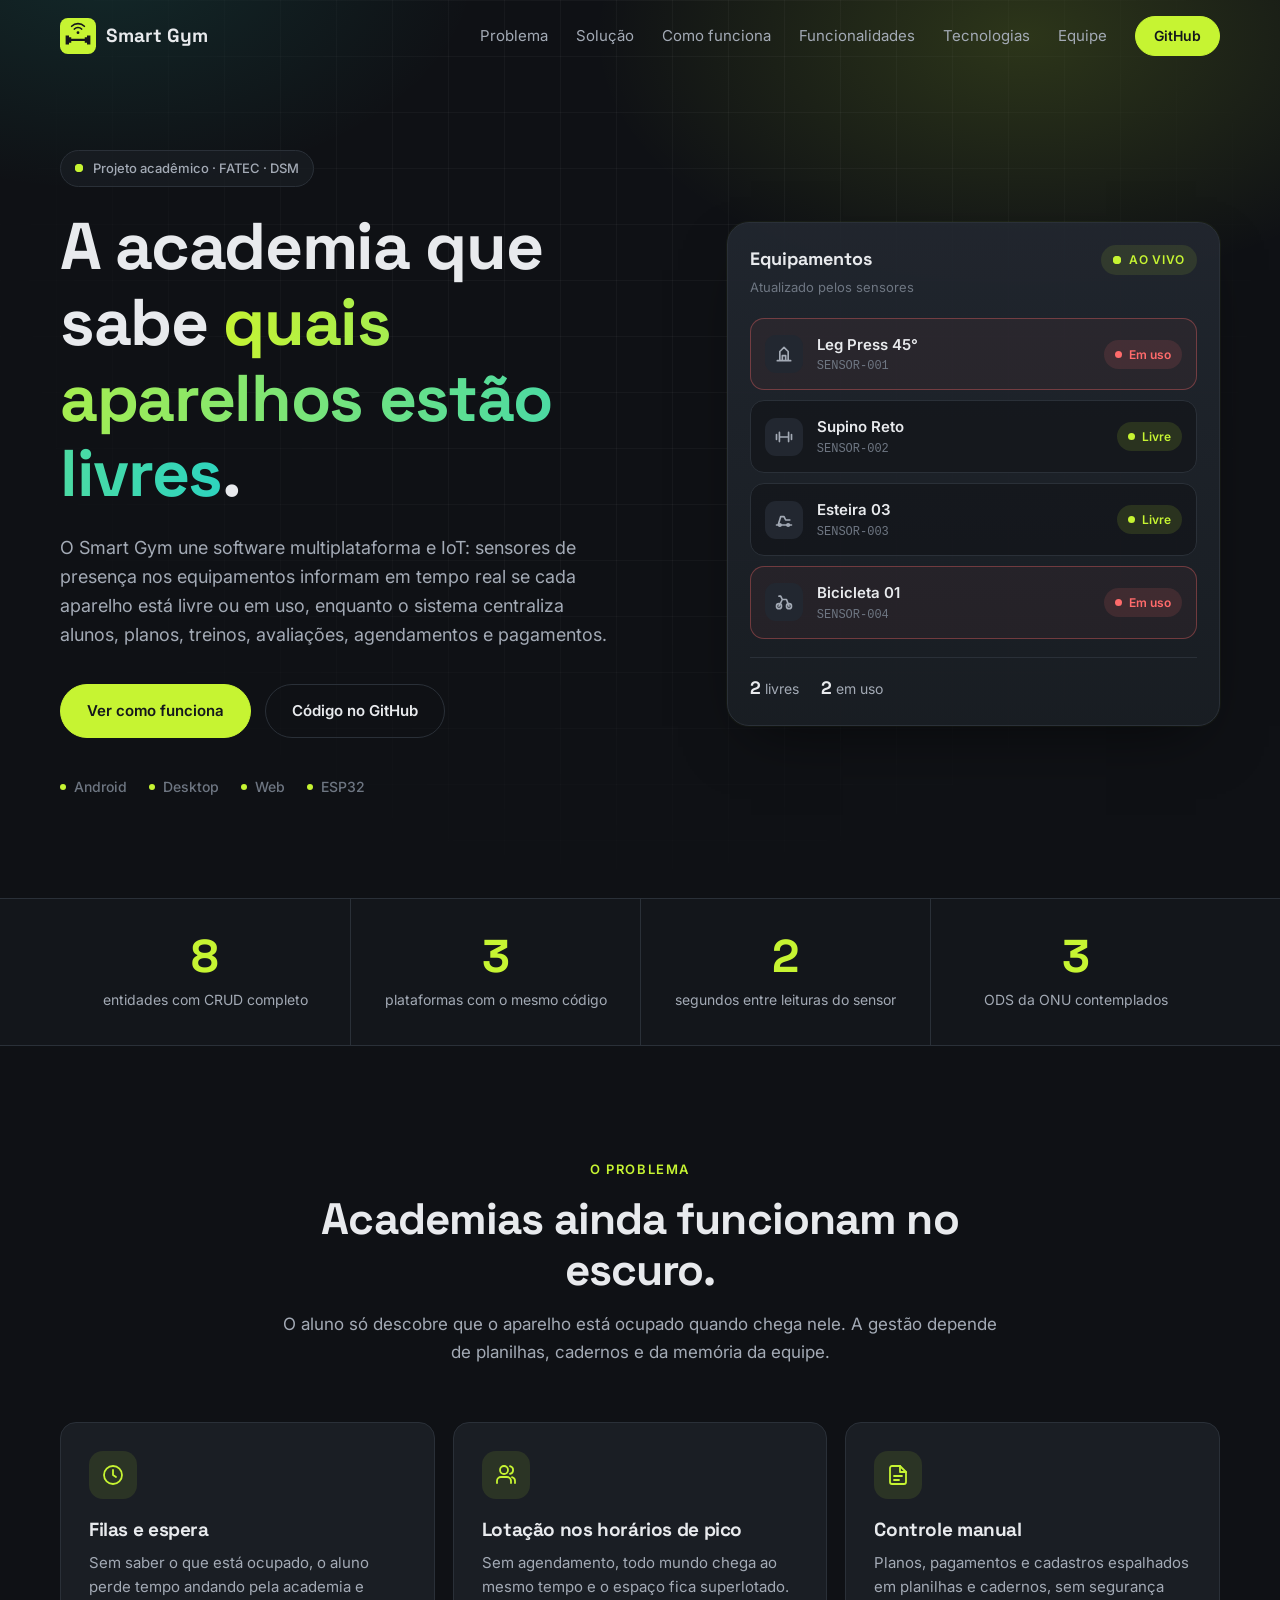
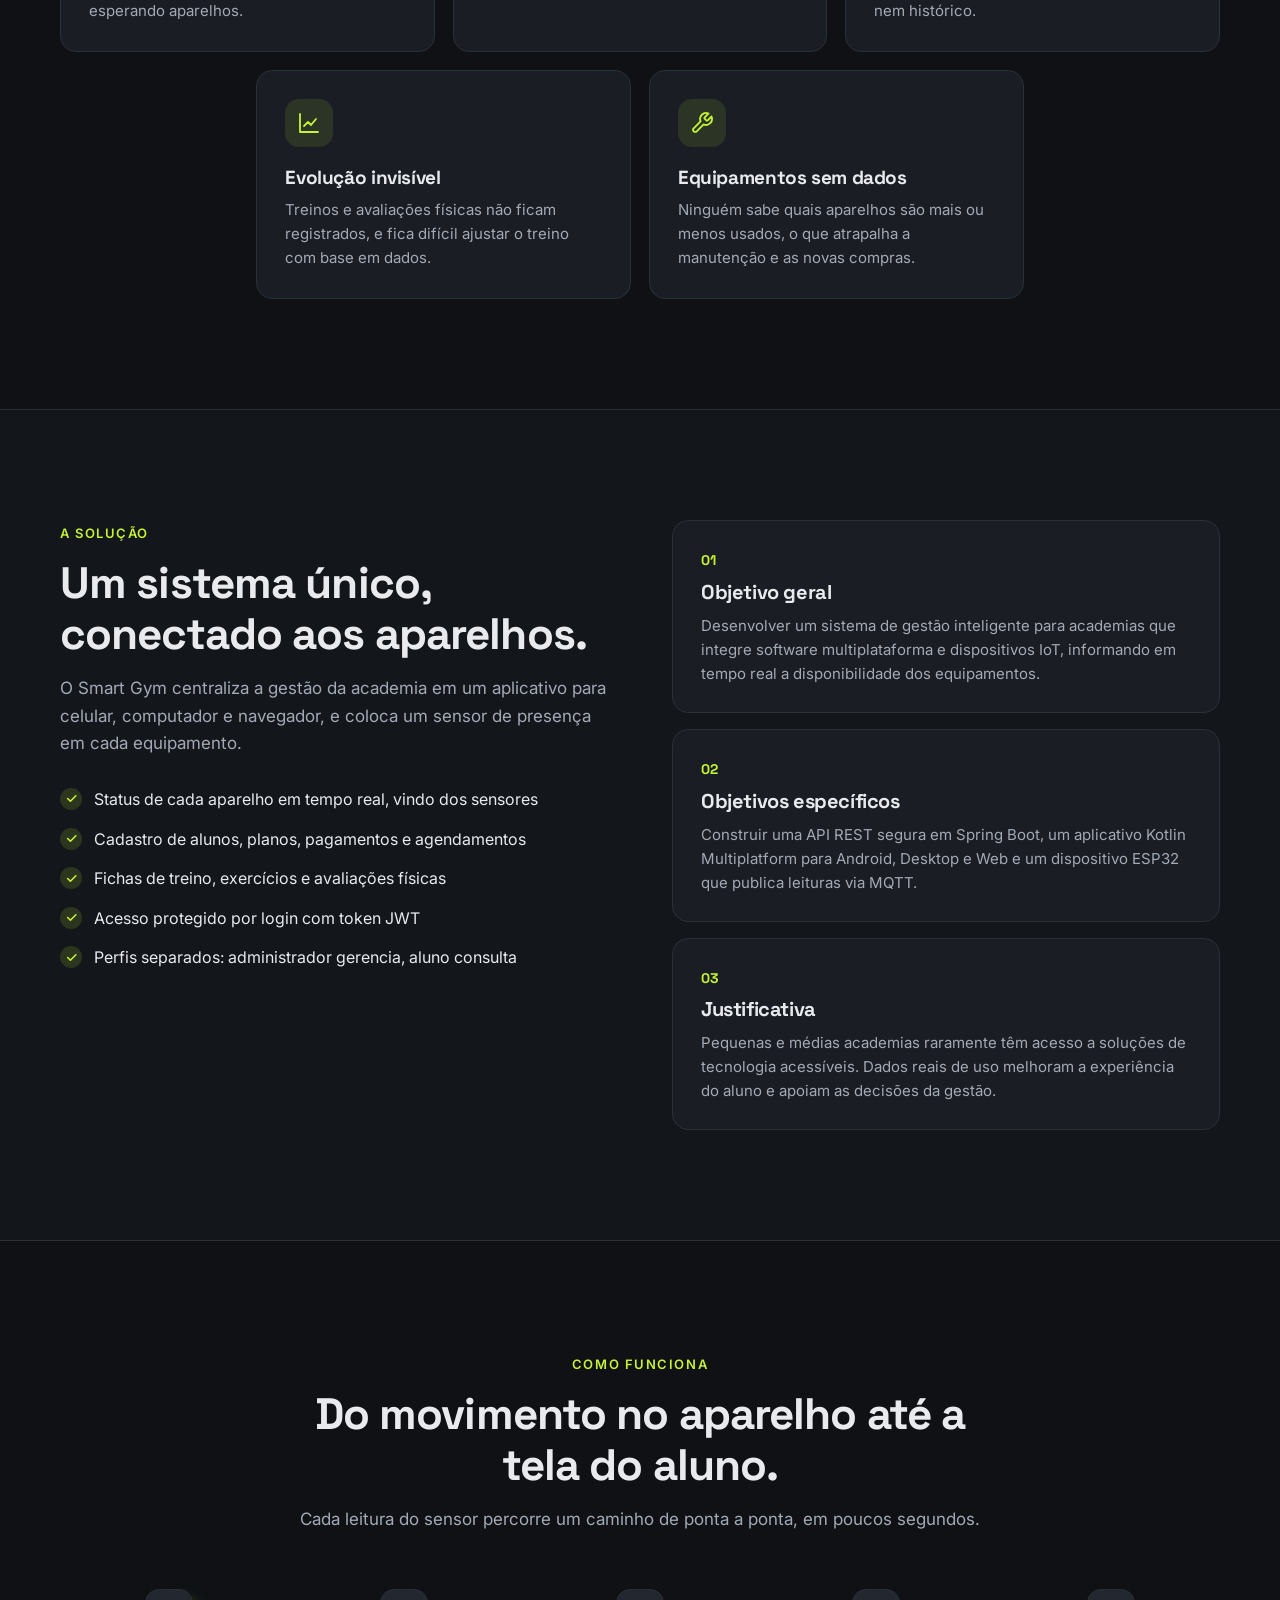
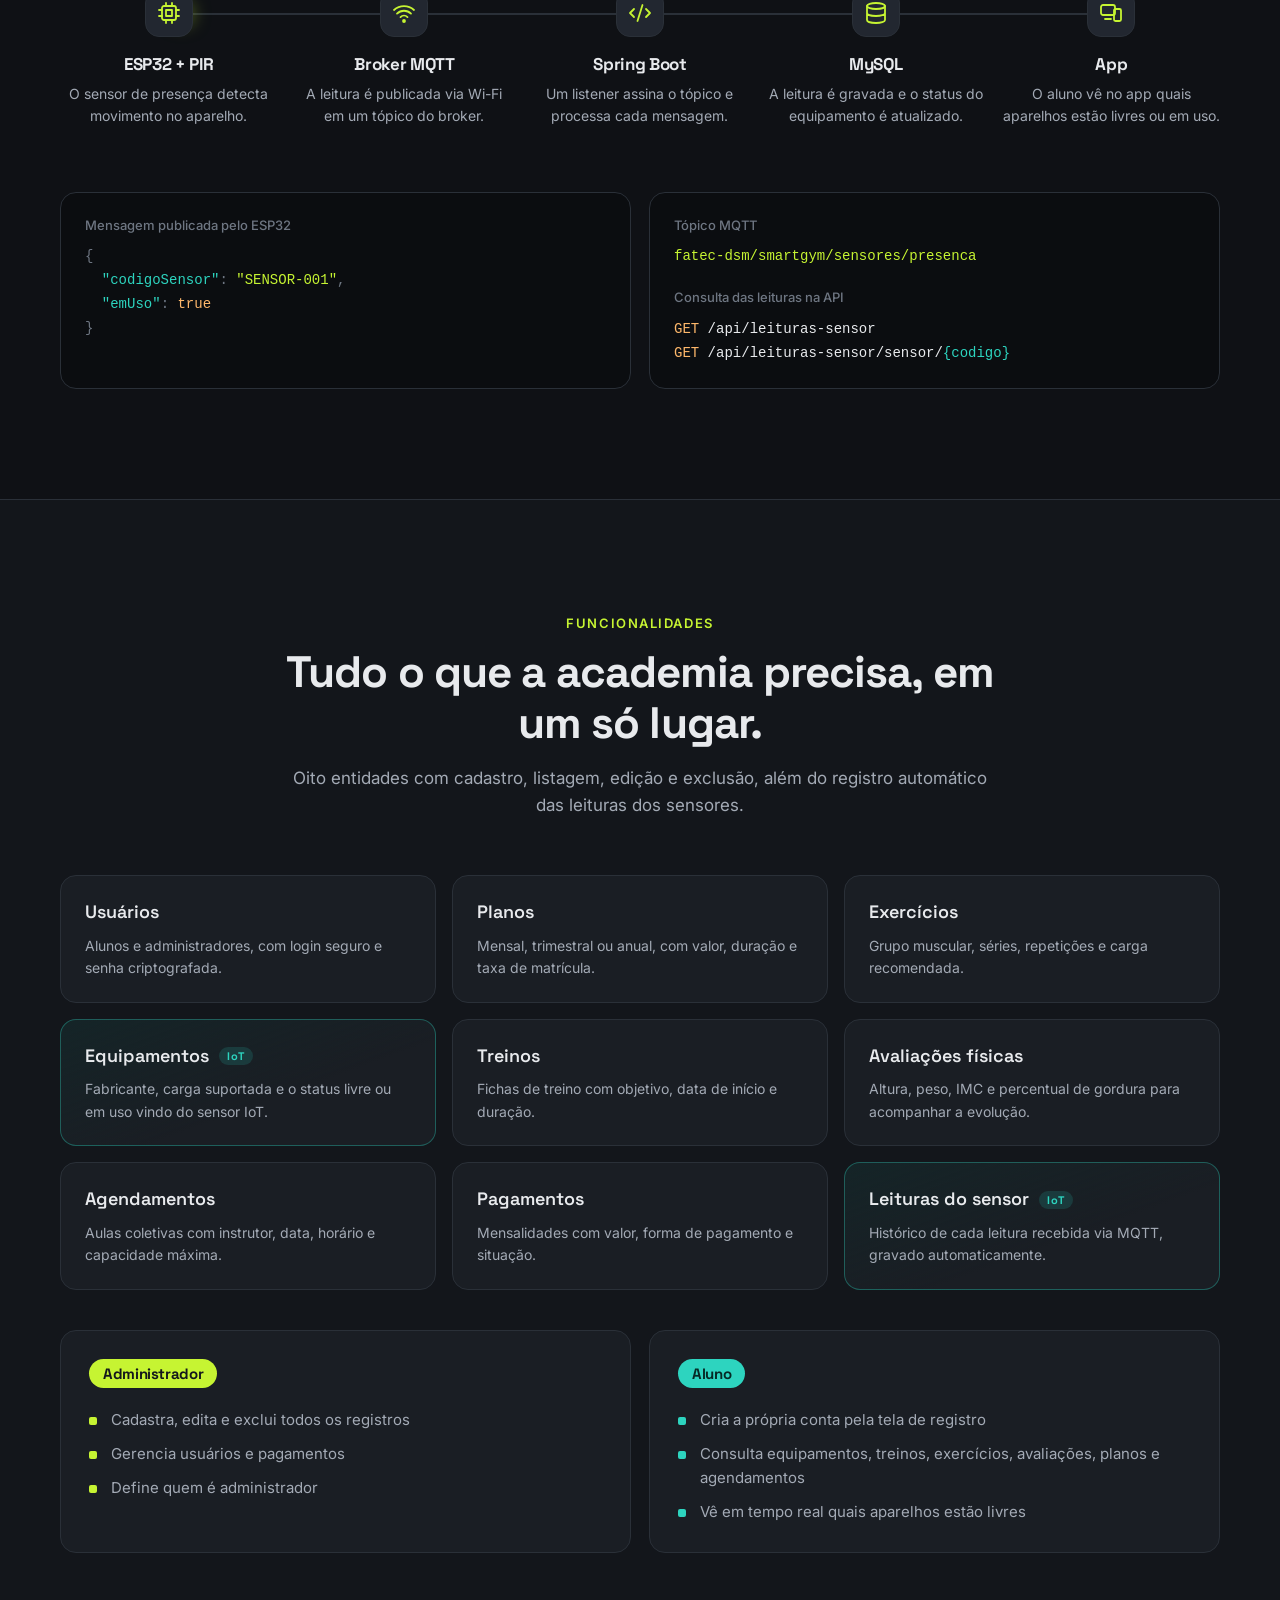
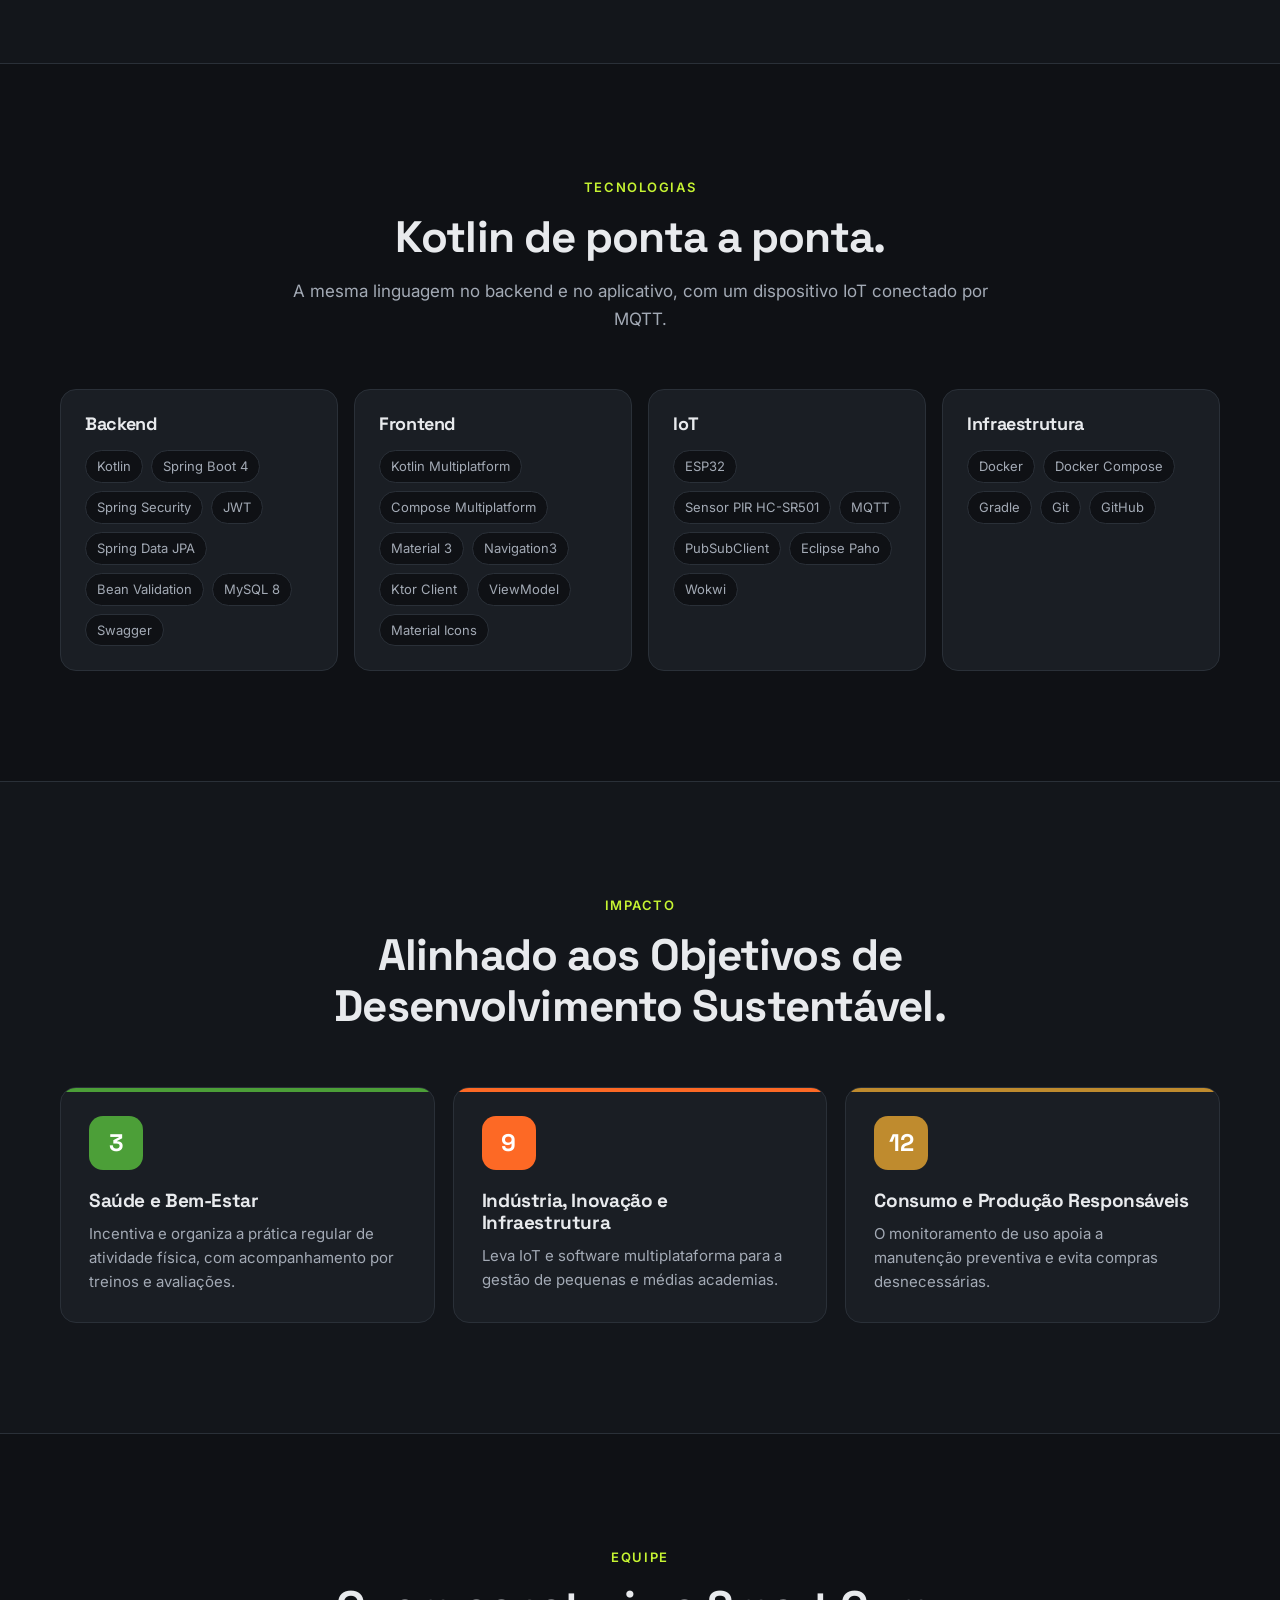
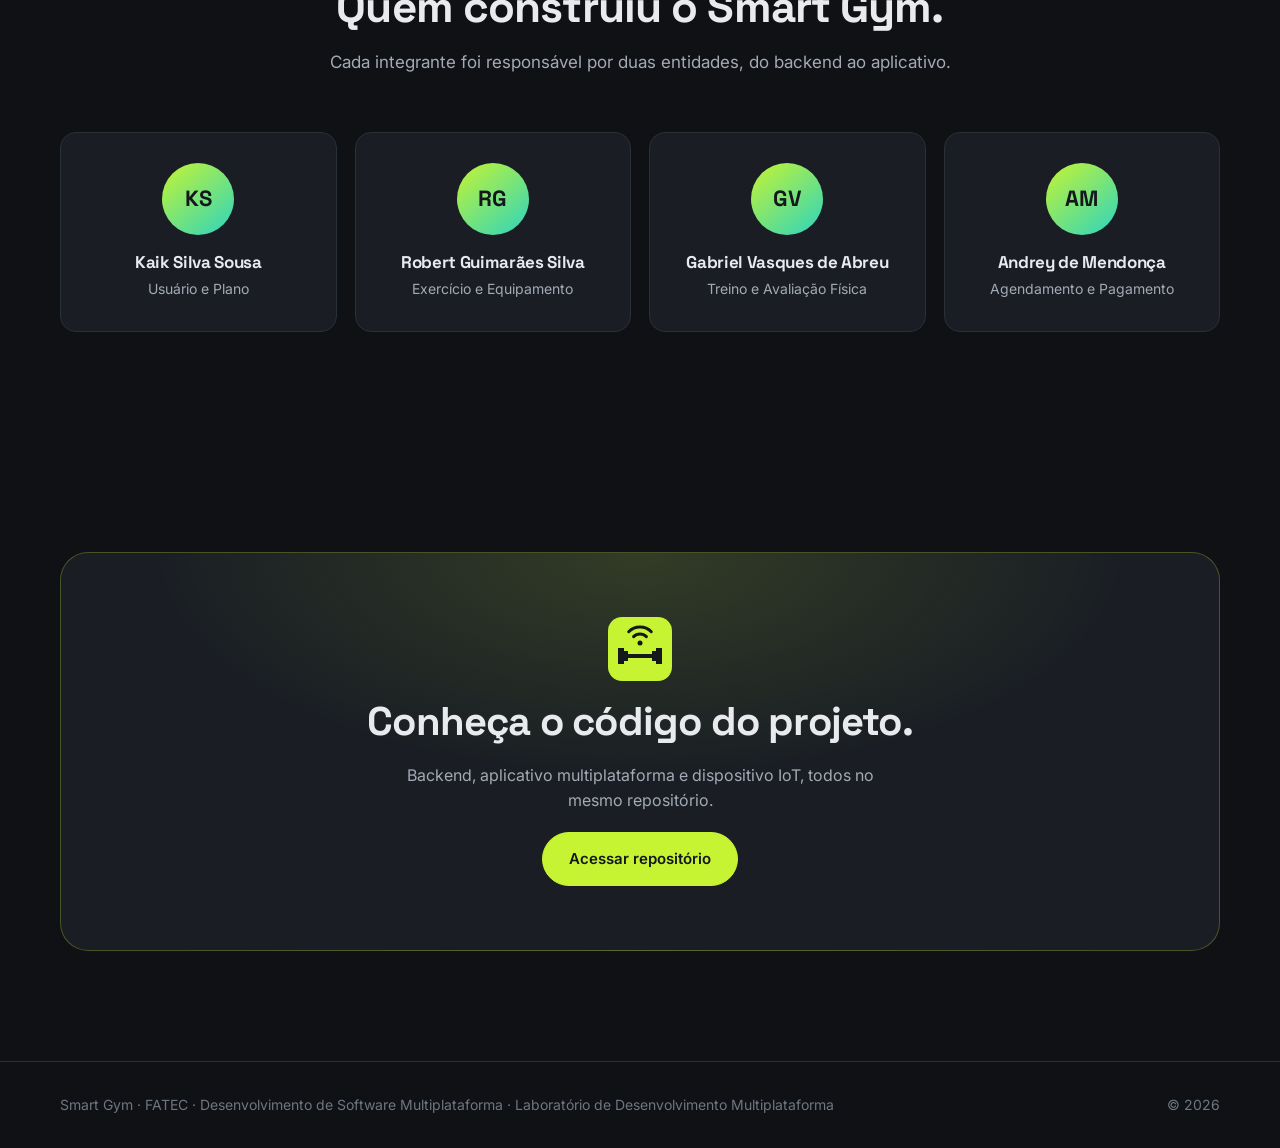
==== landing/index.html @ dc4e94c2 "feat: adiciona landing page do projeto com deploy no GitHub Pages" ====
<!doctype html>
<html lang="pt-BR">
<head>
  <meta charset="utf-8">
  <meta name="viewport" content="width=device-width, initial-scale=1">
  <title>Smart Gym</title>
  <meta name="description" content="Smart Gym: gestão inteligente para academias com sensores IoT que mostram, em tempo real, quais aparelhos estão livres ou em uso.">
  <meta name="theme-color" content="#0F1115">
  <link rel="icon" type="image/svg+xml" href="logo.svg">
  <link rel="preconnect" href="https://fonts.googleapis.com">
  <link rel="preconnect" href="https://fonts.gstatic.com" crossorigin>
  <link href="https://fonts.googleapis.com/css2?family=Inter:wght@400;500;600&family=Space+Grotesk:wght@500;600;700&display=swap" rel="stylesheet">
  <link rel="stylesheet" href="styles.css">
</head>
<body>
  <header class="topo" id="topo">
    <div class="container topo__conteudo">
      <a href="#inicio" class="marca" aria-label="Smart Gym, voltar ao início">
        <img src="logo.svg" alt="" width="36" height="36">
        <span>Smart Gym</span>
      </a>
      <button class="menu-botao" id="menuBotao" aria-label="Abrir menu" aria-expanded="false" aria-controls="menuLinks">
        <span></span><span></span><span></span>
      </button>
      <nav class="menu" id="menuLinks" aria-label="Seções da página">
        <a href="#problema">Problema</a>
        <a href="#solucao">Solução</a>
        <a href="#como-funciona">Como funciona</a>
        <a href="#funcionalidades">Funcionalidades</a>
        <a href="#tecnologias">Tecnologias</a>
        <a href="#equipe">Equipe</a>
        <a href="https://github.com/kaikdev/smart-gym" class="botao botao--pequeno" target="_blank" rel="noopener">GitHub</a>
      </nav>
    </div>
  </header>

  <main>
    <section class="hero" id="inicio">
      <div class="hero__brilho" aria-hidden="true"></div>
      <div class="container hero__grade">
        <div class="hero__texto">
          <span class="selo revelar"><span class="ponto-vivo"></span>Projeto acadêmico · FATEC · DSM</span>
          <h1 class="revelar">A academia que sabe <span class="destaque">quais aparelhos estão livres</span>.</h1>
          <p class="hero__descricao revelar">O Smart Gym une software multiplataforma e IoT: sensores de presença nos equipamentos informam em tempo real se cada aparelho está livre ou em uso, enquanto o sistema centraliza alunos, planos, treinos, avaliações, agendamentos e pagamentos.</p>
          <div class="hero__acoes revelar">
            <a href="#como-funciona" class="botao">Ver como funciona</a>
            <a href="https://github.com/kaikdev/smart-gym" class="botao botao--secundario" target="_blank" rel="noopener">Código no GitHub</a>
          </div>
          <ul class="hero__plataformas revelar" aria-label="Plataformas">
            <li>Android</li>
            <li>Desktop</li>
            <li>Web</li>
            <li>ESP32</li>
          </ul>
        </div>

        <div class="painel revelar" aria-label="Simulação do painel de equipamentos">
          <div class="painel__topo">
            <div>
              <strong>Equipamentos</strong>
              <small>Atualizado pelos sensores</small>
            </div>
            <span class="painel__ao-vivo"><span class="ponto-vivo"></span>ao vivo</span>
          </div>
          <ul class="painel__lista" id="painelLista"></ul>
          <div class="painel__rodape">
            <span><b id="painelLivres">0</b> livres</span>
            <span><b id="painelUso">0</b> em uso</span>
          </div>
        </div>
      </div>
    </section>

    <section class="numeros">
      <div class="container numeros__grade">
        <div class="numero revelar"><strong data-contador="8">0</strong><span>entidades com CRUD completo</span></div>
        <div class="numero revelar"><strong data-contador="3">0</strong><span>plataformas com o mesmo código</span></div>
        <div class="numero revelar"><strong data-contador="2">0</strong><span>segundos entre leituras do sensor</span></div>
        <div class="numero revelar"><strong data-contador="3">0</strong><span>ODS da ONU contemplados</span></div>
      </div>
    </section>

    <section class="secao" id="problema">
      <div class="container">
        <header class="secao__cabecalho revelar">
          <span class="rotulo">O problema</span>
          <h2>Academias ainda funcionam no escuro.</h2>
          <p>O aluno só descobre que o aparelho está ocupado quando chega nele. A gestão depende de planilhas, cadernos e da memória da equipe.</p>
        </header>
        <div class="cartoes cartoes--5">
          <article class="cartao revelar">
            <div class="cartao__icone" aria-hidden="true"><svg viewBox="0 0 24 24"><path d="M12 7v5l3 2"/><circle cx="12" cy="12" r="9"/></svg></div>
            <h3>Filas e espera</h3>
            <p>Sem saber o que está ocupado, o aluno perde tempo andando pela academia e esperando aparelhos.</p>
          </article>
          <article class="cartao revelar">
            <div class="cartao__icone" aria-hidden="true"><svg viewBox="0 0 24 24"><path d="M17 20v-2a4 4 0 0 0-4-4H7a4 4 0 0 0-4 4v2"/><circle cx="10" cy="7" r="4"/><path d="M21 20v-2a4 4 0 0 0-3-3.9M16 3.1a4 4 0 0 1 0 7.8"/></svg></div>
            <h3>Lotação nos horários de pico</h3>
            <p>Sem agendamento, todo mundo chega ao mesmo tempo e o espaço fica superlotado.</p>
          </article>
          <article class="cartao revelar">
            <div class="cartao__icone" aria-hidden="true"><svg viewBox="0 0 24 24"><path d="M14 3H6a2 2 0 0 0-2 2v14a2 2 0 0 0 2 2h12a2 2 0 0 0 2-2V9z"/><path d="M14 3v6h6M8 13h8M8 17h5"/></svg></div>
            <h3>Controle manual</h3>
            <p>Planos, pagamentos e cadastros espalhados em planilhas e cadernos, sem segurança nem histórico.</p>
          </article>
          <article class="cartao revelar">
            <div class="cartao__icone" aria-hidden="true"><svg viewBox="0 0 24 24"><path d="M3 3v18h18"/><path d="m7 15 4-4 3 3 5-6"/></svg></div>
            <h3>Evolução invisível</h3>
            <p>Treinos e avaliações físicas não ficam registrados, e fica difícil ajustar o treino com base em dados.</p>
          </article>
          <article class="cartao revelar">
            <div class="cartao__icone" aria-hidden="true"><svg viewBox="0 0 24 24"><path d="M14.7 6.3a1 1 0 0 0 0 1.4l1.6 1.6a1 1 0 0 0 1.4 0l3.8-3.8a6 6 0 0 1-7.9 7.9l-6.9 6.9a2.1 2.1 0 0 1-3-3l6.9-6.9a6 6 0 0 1 7.9-7.9z"/></svg></div>
            <h3>Equipamentos sem dados</h3>
            <p>Ninguém sabe quais aparelhos são mais ou menos usados, o que atrapalha a manutenção e as novas compras.</p>
          </article>
        </div>
      </div>
    </section>

    <section class="secao secao--alternada" id="solucao">
      <div class="container solucao">
        <header class="secao__cabecalho secao__cabecalho--esquerda revelar">
          <span class="rotulo">A solução</span>
          <h2>Um sistema único, conectado aos aparelhos.</h2>
          <p>O Smart Gym centraliza a gestão da academia em um aplicativo para celular, computador e navegador, e coloca um sensor de presença em cada equipamento.</p>
          <ul class="lista-check">
            <li>Status de cada aparelho em tempo real, vindo dos sensores</li>
            <li>Cadastro de alunos, planos, pagamentos e agendamentos</li>
            <li>Fichas de treino, exercícios e avaliações físicas</li>
            <li>Acesso protegido por login com token JWT</li>
            <li>Perfis separados: administrador gerencia, aluno consulta</li>
          </ul>
        </header>
        <div class="objetivos">
          <article class="objetivo revelar">
            <span class="objetivo__numero">01</span>
            <h3>Objetivo geral</h3>
            <p>Desenvolver um sistema de gestão inteligente para academias que integre software multiplataforma e dispositivos IoT, informando em tempo real a disponibilidade dos equipamentos.</p>
          </article>
          <article class="objetivo revelar">
            <span class="objetivo__numero">02</span>
            <h3>Objetivos específicos</h3>
            <p>Construir uma API REST segura em Spring Boot, um aplicativo Kotlin Multiplatform para Android, Desktop e Web e um dispositivo ESP32 que publica leituras via MQTT.</p>
          </article>
          <article class="objetivo revelar">
            <span class="objetivo__numero">03</span>
            <h3>Justificativa</h3>
            <p>Pequenas e médias academias raramente têm acesso a soluções de tecnologia acessíveis. Dados reais de uso melhoram a experiência do aluno e apoiam as decisões da gestão.</p>
          </article>
        </div>
      </div>
    </section>

    <section class="secao" id="como-funciona">
      <div class="container">
        <header class="secao__cabecalho revelar">
          <span class="rotulo">Como funciona</span>
          <h2>Do movimento no aparelho até a tela do aluno.</h2>
          <p>Cada leitura do sensor percorre um caminho de ponta a ponta, em poucos segundos.</p>
        </header>

        <ol class="fluxo revelar" aria-label="Fluxo dos dados do sensor">
          <li class="fluxo__etapa">
            <div class="fluxo__icone" aria-hidden="true"><svg viewBox="0 0 24 24"><rect x="5" y="5" width="14" height="14" rx="2"/><path d="M9 9h6v6H9zM9 2v3M15 2v3M9 19v3M15 19v3M2 9h3M2 15h3M19 9h3M19 15h3"/></svg></div>
            <h3>ESP32 + PIR</h3>
            <p>O sensor de presença detecta movimento no aparelho.</p>
          </li>
          <li class="fluxo__etapa">
            <div class="fluxo__icone" aria-hidden="true"><svg viewBox="0 0 24 24"><path d="M5 12.6a10 10 0 0 1 14 0M8.5 16.1a5 5 0 0 1 7 0M2 9a15 15 0 0 1 20 0"/><circle cx="12" cy="20" r="1"/></svg></div>
            <h3>Broker MQTT</h3>
            <p>A leitura é publicada via Wi-Fi em um tópico do broker.</p>
          </li>
          <li class="fluxo__etapa">
            <div class="fluxo__icone" aria-hidden="true"><svg viewBox="0 0 24 24"><path d="m18 16 4-4-4-4M6 8l-4 4 4 4M14.5 4l-5 16"/></svg></div>
            <h3>Spring Boot</h3>
            <p>Um listener assina o tópico e processa cada mensagem.</p>
          </li>
          <li class="fluxo__etapa">
            <div class="fluxo__icone" aria-hidden="true"><svg viewBox="0 0 24 24"><ellipse cx="12" cy="5" rx="9" ry="3"/><path d="M3 5v14c0 1.7 4 3 9 3s9-1.3 9-3V5M3 12c0 1.7 4 3 9 3s9-1.3 9-3"/></svg></div>
            <h3>MySQL</h3>
            <p>A leitura é gravada e o status do equipamento é atualizado.</p>
          </li>
          <li class="fluxo__etapa">
            <div class="fluxo__icone" aria-hidden="true"><svg viewBox="0 0 24 24"><rect x="2" y="4" width="14" height="10" rx="2"/><rect x="15" y="8" width="7" height="12" rx="1.5"/><path d="M6 18h6"/></svg></div>
            <h3>App</h3>
            <p>O aluno vê no app quais aparelhos estão livres ou em uso.</p>
          </li>
        </ol>

        <div class="codigo-grade">
          <figure class="codigo revelar">
            <figcaption>Mensagem publicada pelo ESP32</figcaption>
            <pre><code><span class="c-pontuacao">{</span>
  <span class="c-chave">"codigoSensor"</span><span class="c-pontuacao">:</span> <span class="c-texto">"SENSOR-001"</span><span class="c-pontuacao">,</span>
  <span class="c-chave">"emUso"</span><span class="c-pontuacao">:</span> <span class="c-valor" id="codigoEmUso">true</span>
<span class="c-pontuacao">}</span></code></pre>
          </figure>
          <figure class="codigo revelar">
            <figcaption>Tópico MQTT</figcaption>
            <pre><code><span class="c-texto">fatec-dsm/smartgym/sensores/presenca</span></code></pre>
            <figcaption>Consulta das leituras na API</figcaption>
            <pre><code><span class="c-valor">GET</span> /api/leituras-sensor
<span class="c-valor">GET</span> /api/leituras-sensor/sensor/<span class="c-chave">{codigo}</span></code></pre>
          </figure>
        </div>
      </div>
    </section>

    <section class="secao secao--alternada" id="funcionalidades">
      <div class="container">
        <header class="secao__cabecalho revelar">
          <span class="rotulo">Funcionalidades</span>
          <h2>Tudo o que a academia precisa, em um só lugar.</h2>
          <p>Oito entidades com cadastro, listagem, edição e exclusão, além do registro automático das leituras dos sensores.</p>
        </header>
        <div class="entidades">
          <article class="entidade revelar"><span class="entidade__tag">Usuários</span><p>Alunos e administradores, com login seguro e senha criptografada.</p></article>
          <article class="entidade revelar"><span class="entidade__tag">Planos</span><p>Mensal, trimestral ou anual, com valor, duração e taxa de matrícula.</p></article>
          <article class="entidade revelar"><span class="entidade__tag">Exercícios</span><p>Grupo muscular, séries, repetições e carga recomendada.</p></article>
          <article class="entidade revelar entidade--iot"><span class="entidade__tag">Equipamentos</span><p>Fabricante, carga suportada e o status livre ou em uso vindo do sensor IoT.</p></article>
          <article class="entidade revelar"><span class="entidade__tag">Treinos</span><p>Fichas de treino com objetivo, data de início e duração.</p></article>
          <article class="entidade revelar"><span class="entidade__tag">Avaliações físicas</span><p>Altura, peso, IMC e percentual de gordura para acompanhar a evolução.</p></article>
          <article class="entidade revelar"><span class="entidade__tag">Agendamentos</span><p>Aulas coletivas com instrutor, data, horário e capacidade máxima.</p></article>
          <article class="entidade revelar"><span class="entidade__tag">Pagamentos</span><p>Mensalidades com valor, forma de pagamento e situação.</p></article>
          <article class="entidade revelar entidade--iot"><span class="entidade__tag">Leituras do sensor</span><p>Histórico de cada leitura recebida via MQTT, gravado automaticamente.</p></article>
        </div>

        <div class="perfis">
          <article class="perfil revelar">
            <h3><span class="perfil__selo">Administrador</span></h3>
            <ul>
              <li>Cadastra, edita e exclui todos os registros</li>
              <li>Gerencia usuários e pagamentos</li>
              <li>Define quem é administrador</li>
            </ul>
          </article>
          <article class="perfil perfil--aluno revelar">
            <h3><span class="perfil__selo">Aluno</span></h3>
            <ul>
              <li>Cria a própria conta pela tela de registro</li>
              <li>Consulta equipamentos, treinos, exercícios, avaliações, planos e agendamentos</li>
              <li>Vê em tempo real quais aparelhos estão livres</li>
            </ul>
          </article>
        </div>
      </div>
    </section>

    <section class="secao" id="tecnologias">
      <div class="container">
        <header class="secao__cabecalho revelar">
          <span class="rotulo">Tecnologias</span>
          <h2>Kotlin de ponta a ponta.</h2>
          <p>A mesma linguagem no backend e no aplicativo, com um dispositivo IoT conectado por MQTT.</p>
        </header>
        <div class="tecnologias">
          <article class="tecnologia revelar">
            <h3>Backend</h3>
            <ul class="chips">
              <li>Kotlin</li><li>Spring Boot 4</li><li>Spring Security</li><li>JWT</li><li>Spring Data JPA</li><li>Bean Validation</li><li>MySQL 8</li><li>Swagger</li>
            </ul>
          </article>
          <article class="tecnologia revelar">
            <h3>Frontend</h3>
            <ul class="chips">
              <li>Kotlin Multiplatform</li><li>Compose Multiplatform</li><li>Material 3</li><li>Navigation3</li><li>Ktor Client</li><li>ViewModel</li><li>Material Icons</li>
            </ul>
          </article>
          <article class="tecnologia revelar">
            <h3>IoT</h3>
            <ul class="chips">
              <li>ESP32</li><li>Sensor PIR HC-SR501</li><li>MQTT</li><li>PubSubClient</li><li>Eclipse Paho</li><li>Wokwi</li>
            </ul>
          </article>
          <article class="tecnologia revelar">
            <h3>Infraestrutura</h3>
            <ul class="chips">
              <li>Docker</li><li>Docker Compose</li><li>Gradle</li><li>Git</li><li>GitHub</li>
            </ul>
          </article>
        </div>
      </div>
    </section>

    <section class="secao secao--alternada" id="ods">
      <div class="container">
        <header class="secao__cabecalho revelar">
          <span class="rotulo">Impacto</span>
          <h2>Alinhado aos Objetivos de Desenvolvimento Sustentável.</h2>
        </header>
        <div class="ods">
          <article class="ods__cartao revelar" style="--cor-ods: #4C9F38">
            <span class="ods__numero">3</span>
            <h3>Saúde e Bem-Estar</h3>
            <p>Incentiva e organiza a prática regular de atividade física, com acompanhamento por treinos e avaliações.</p>
          </article>
          <article class="ods__cartao revelar" style="--cor-ods: #FD6925">
            <span class="ods__numero">9</span>
            <h3>Indústria, Inovação e Infraestrutura</h3>
            <p>Leva IoT e software multiplataforma para a gestão de pequenas e médias academias.</p>
          </article>
          <article class="ods__cartao revelar" style="--cor-ods: #BF8B2E">
            <span class="ods__numero">12</span>
            <h3>Consumo e Produção Responsáveis</h3>
            <p>O monitoramento de uso apoia a manutenção preventiva e evita compras desnecessárias.</p>
          </article>
        </div>
      </div>
    </section>

    <section class="secao" id="equipe">
      <div class="container">
        <header class="secao__cabecalho revelar">
          <span class="rotulo">Equipe</span>
          <h2>Quem construiu o Smart Gym.</h2>
          <p>Cada integrante foi responsável por duas entidades, do backend ao aplicativo.</p>
        </header>
        <div class="equipe">
          <article class="membro revelar">
            <span class="membro__avatar" aria-hidden="true">KS</span>
            <h3>Kaik Silva Sousa</h3>
            <p>Usuário e Plano</p>
          </article>
          <article class="membro revelar">
            <span class="membro__avatar" aria-hidden="true">RG</span>
            <h3>Robert Guimarães Silva</h3>
            <p>Exercício e Equipamento</p>
          </article>
          <article class="membro revelar">
            <span class="membro__avatar" aria-hidden="true">GV</span>
            <h3>Gabriel Vasques de Abreu</h3>
            <p>Treino e Avaliação Física</p>
          </article>
          <article class="membro revelar">
            <span class="membro__avatar" aria-hidden="true">AM</span>
            <h3>Andrey de Mendonça</h3>
            <p>Agendamento e Pagamento</p>
          </article>
        </div>
      </div>
    </section>

    <section class="chamada">
      <div class="container chamada__conteudo revelar">
        <img src="logo.svg" alt="" width="64" height="64">
        <h2>Conheça o código do projeto.</h2>
        <p>Backend, aplicativo multiplataforma e dispositivo IoT, todos no mesmo repositório.</p>
        <a href="https://github.com/kaikdev/smart-gym" class="botao" target="_blank" rel="noopener">Acessar repositório</a>
      </div>
    </section>
  </main>

  <footer class="rodape">
    <div class="container rodape__conteudo">
      <span>Smart Gym · FATEC · Desenvolvimento de Software Multiplataforma · Laboratório de Desenvolvimento Multiplataforma</span>
      <span>© <span id="ano">2026</span></span>
    </div>
  </footer>

  <script src="script.js"></script>
</body>
</html>
---- landing/styles.css ----
:root {
  --fundo: #0F1115;
  --fundo-alt: #13161B;
  --superficie: #1A1E24;
  --superficie-alta: #222730;
  --borda: #2A3038;
  --texto: #E8EAED;
  --texto-suave: #A3AAB5;
  --texto-fraco: #6E7682;
  --primaria: #C6F432;
  --primaria-escura: #9FCB1C;
  --sobre-primaria: #14171C;
  --secundaria: #2DD4BF;
  --perigo: #FF6B6B;
  --raio: 16px;
  --raio-pequeno: 10px;
  --sombra: 0 24px 60px -24px rgba(0, 0, 0, 0.6);
  --fonte-titulo: "Space Grotesk", system-ui, sans-serif;
  --fonte-texto: "Inter", system-ui, sans-serif;
  color-scheme: dark;
}

*,
*::before,
*::after {
  box-sizing: border-box;
}

html {
  scroll-behavior: smooth;
  scroll-padding-top: 80px;
}

body {
  margin: 0;
  background: var(--fundo);
  color: var(--texto);
  font-family: var(--fonte-texto);
  font-size: 16px;
  line-height: 1.6;
  -webkit-font-smoothing: antialiased;
  overflow-x: hidden;
}

img,
svg {
  display: block;
  max-width: 100%;
}

a {
  color: inherit;
  text-decoration: none;
}

h1,
h2,
h3 {
  font-family: var(--fonte-titulo);
  line-height: 1.15;
  margin: 0;
  letter-spacing: -0.02em;
}

p {
  margin: 0;
}

ul,
ol {
  margin: 0;
  padding: 0;
  list-style: none;
}

:focus-visible {
  outline: 2px solid var(--primaria);
  outline-offset: 3px;
  border-radius: 6px;
}

.container {
  width: min(1160px, 100% - 32px);
  margin-inline: auto;
}

.botao {
  display: inline-flex;
  align-items: center;
  justify-content: center;
  gap: 8px;
  padding: 14px 26px;
  border-radius: 999px;
  background: var(--primaria);
  color: var(--sobre-primaria);
  font-weight: 600;
  font-size: 15px;
  border: 1px solid var(--primaria);
  transition: transform 0.2s ease, box-shadow 0.2s ease, background 0.2s ease;
}

.botao:hover {
  transform: translateY(-2px);
  box-shadow: 0 12px 30px -10px rgba(198, 244, 50, 0.55);
}

.botao--secundario {
  background: transparent;
  color: var(--texto);
  border-color: var(--borda);
}

.botao--secundario:hover {
  border-color: var(--primaria);
  box-shadow: none;
}

.botao--pequeno {
  padding: 8px 18px;
  font-size: 14px;
}

.topo {
  position: fixed;
  inset: 0 0 auto;
  z-index: 50;
  transition: background 0.3s ease, border-color 0.3s ease, backdrop-filter 0.3s ease;
  border-bottom: 1px solid transparent;
}

.topo--rolado {
  background: rgba(15, 17, 21, 0.82);
  backdrop-filter: blur(14px);
  -webkit-backdrop-filter: blur(14px);
  border-bottom-color: var(--borda);
}

.topo__conteudo {
  display: flex;
  align-items: center;
  justify-content: space-between;
  height: 72px;
}

.marca {
  display: flex;
  align-items: center;
  gap: 10px;
  font-family: var(--fonte-titulo);
  font-weight: 700;
  font-size: 19px;
}

.menu {
  display: flex;
  align-items: center;
  gap: 28px;
  font-size: 15px;
}

.menu a:not(.botao) {
  color: var(--texto-suave);
  transition: color 0.2s ease;
}

.menu a:not(.botao):hover {
  color: var(--texto);
}

.menu-botao {
  display: none;
  flex-direction: column;
  justify-content: center;
  gap: 5px;
  width: 44px;
  height: 44px;
  padding: 10px;
  border: 1px solid var(--borda);
  border-radius: 12px;
  background: var(--superficie);
  cursor: pointer;
}

.menu-botao span {
  display: block;
  height: 2px;
  background: var(--texto);
  border-radius: 2px;
  transition: transform 0.25s ease, opacity 0.25s ease;
}

.menu-botao[aria-expanded="true"] span:nth-child(1) {
  transform: translateY(7px) rotate(45deg);
}

.menu-botao[aria-expanded="true"] span:nth-child(2) {
  opacity: 0;
}

.menu-botao[aria-expanded="true"] span:nth-child(3) {
  transform: translateY(-7px) rotate(-45deg);
}

.hero {
  position: relative;
  padding: 150px 0 100px;
  overflow: hidden;
}

.hero__brilho {
  position: absolute;
  inset: -20% -10% auto;
  height: 720px;
  background:
    radial-gradient(40% 50% at 75% 30%, rgba(198, 244, 50, 0.16), transparent 70%),
    radial-gradient(35% 45% at 15% 20%, rgba(45, 212, 191, 0.12), transparent 70%);
  pointer-events: none;
}

.hero::after {
  content: "";
  position: absolute;
  inset: 0;
  background-image:
    linear-gradient(rgba(255, 255, 255, 0.035) 1px, transparent 1px),
    linear-gradient(90deg, rgba(255, 255, 255, 0.035) 1px, transparent 1px);
  background-size: 56px 56px;
  mask-image: radial-gradient(ellipse at 50% 30%, #000 30%, transparent 75%);
  -webkit-mask-image: radial-gradient(ellipse at 50% 30%, #000 30%, transparent 75%);
  pointer-events: none;
}

.hero__grade {
  position: relative;
  z-index: 1;
  display: grid;
  grid-template-columns: 1.1fr 0.9fr;
  gap: 64px;
  align-items: center;
}

.selo {
  display: inline-flex;
  align-items: center;
  gap: 10px;
  padding: 7px 14px;
  border: 1px solid var(--borda);
  border-radius: 999px;
  background: rgba(26, 30, 36, 0.7);
  color: var(--texto-suave);
  font-size: 13px;
  font-weight: 500;
}

.ponto-vivo {
  position: relative;
  width: 8px;
  height: 8px;
  border-radius: 50%;
  background: var(--primaria);
  flex-shrink: 0;
}

.ponto-vivo::after {
  content: "";
  position: absolute;
  inset: 0;
  border-radius: 50%;
  background: var(--primaria);
  animation: pulsar 1.8s ease-out infinite;
}

@keyframes pulsar {
  0% { transform: scale(1); opacity: 0.8; }
  100% { transform: scale(3); opacity: 0; }
}

.hero h1 {
  margin-top: 22px;
  font-size: clamp(38px, 5.6vw, 66px);
  font-weight: 700;
}

.destaque {
  background: linear-gradient(100deg, var(--primaria), var(--secundaria));
  -webkit-background-clip: text;
  background-clip: text;
  color: transparent;
}

.hero__descricao {
  margin-top: 22px;
  max-width: 560px;
  color: var(--texto-suave);
  font-size: 18px;
}

.hero__acoes {
  display: flex;
  flex-wrap: wrap;
  gap: 14px;
  margin-top: 34px;
}

.hero__plataformas {
  display: flex;
  flex-wrap: wrap;
  gap: 10px 22px;
  margin-top: 38px;
  color: var(--texto-fraco);
  font-size: 14px;
  font-weight: 500;
}

.hero__plataformas li {
  display: flex;
  align-items: center;
  gap: 8px;
}

.hero__plataformas li::before {
  content: "";
  width: 6px;
  height: 6px;
  border-radius: 50%;
  background: var(--primaria);
}

.painel {
  position: relative;
  padding: 22px;
  border: 1px solid var(--borda);
  border-radius: 22px;
  background: linear-gradient(180deg, rgba(34, 39, 48, 0.9), rgba(26, 30, 36, 0.9));
  box-shadow: var(--sombra), 0 0 0 1px rgba(198, 244, 50, 0.04);
  animation: flutuar 7s ease-in-out infinite;
}

@keyframes flutuar {
  0%, 100% { transform: translateY(0); }
  50% { transform: translateY(-10px); }
}

.painel__topo {
  display: flex;
  justify-content: space-between;
  align-items: flex-start;
  margin-bottom: 18px;
}

.painel__topo strong {
  display: block;
  font-family: var(--fonte-titulo);
  font-size: 18px;
}

.painel__topo small {
  color: var(--texto-fraco);
  font-size: 13px;
}

.painel__ao-vivo {
  display: inline-flex;
  align-items: center;
  gap: 8px;
  padding: 5px 12px;
  border-radius: 999px;
  background: rgba(198, 244, 50, 0.1);
  color: var(--primaria);
  font-size: 12px;
  font-weight: 600;
  text-transform: uppercase;
  letter-spacing: 0.06em;
}

.painel__lista {
  display: grid;
  gap: 10px;
}

.equipamento {
  display: grid;
  grid-template-columns: auto 1fr auto;
  align-items: center;
  gap: 14px;
  padding: 13px 14px;
  border: 1px solid var(--borda);
  border-radius: 14px;
  background: rgba(15, 17, 21, 0.55);
  transition: border-color 0.4s ease, background 0.4s ease;
}

.equipamento__icone {
  display: grid;
  place-items: center;
  width: 38px;
  height: 38px;
  border-radius: 11px;
  background: var(--superficie-alta);
  color: var(--texto-suave);
}

.equipamento__icone svg {
  width: 20px;
  height: 20px;
  fill: none;
  stroke: currentColor;
  stroke-width: 2;
  stroke-linecap: round;
  stroke-linejoin: round;
}

.equipamento__nome {
  font-weight: 600;
  font-size: 15px;
}

.equipamento__sensor {
  display: block;
  color: var(--texto-fraco);
  font-size: 12px;
  font-family: ui-monospace, "SFMono-Regular", Consolas, monospace;
}

.status {
  display: inline-flex;
  align-items: center;
  gap: 7px;
  padding: 5px 11px;
  border-radius: 999px;
  font-size: 12px;
  font-weight: 600;
  transition: background 0.4s ease, color 0.4s ease;
}

.status::before {
  content: "";
  width: 7px;
  height: 7px;
  border-radius: 50%;
  background: currentColor;
}

.status--livre {
  background: rgba(198, 244, 50, 0.12);
  color: var(--primaria);
}

.status--uso {
  background: rgba(255, 107, 107, 0.12);
  color: var(--perigo);
}

.equipamento--uso {
  border-color: rgba(255, 107, 107, 0.35);
  background: rgba(255, 107, 107, 0.05);
}

.equipamento--mudou {
  animation: destacar 0.9s ease;
}

@keyframes destacar {
  0% { transform: scale(1); }
  35% { transform: scale(1.025); }
  100% { transform: scale(1); }
}

.painel__rodape {
  display: flex;
  gap: 22px;
  margin-top: 18px;
  padding-top: 16px;
  border-top: 1px solid var(--borda);
  color: var(--texto-suave);
  font-size: 14px;
}

.painel__rodape b {
  color: var(--texto);
  font-family: var(--fonte-titulo);
  font-size: 18px;
}

.numeros {
  border-block: 1px solid var(--borda);
  background: var(--fundo-alt);
}

.numeros__grade {
  display: grid;
  grid-template-columns: repeat(4, 1fr);
}

.numero {
  padding: 34px 20px;
  text-align: center;
}

.numero + .numero {
  border-left: 1px solid var(--borda);
}

.numero strong {
  display: block;
  font-family: var(--fonte-titulo);
  font-size: 46px;
  font-weight: 700;
  color: var(--primaria);
  line-height: 1;
}

.numero span {
  display: block;
  margin-top: 10px;
  color: var(--texto-suave);
  font-size: 14px;
}

.secao {
  padding: 110px 0;
}

.secao--alternada {
  background: var(--fundo-alt);
  border-block: 1px solid var(--borda);
}

.secao__cabecalho {
  max-width: 720px;
  margin: 0 auto 56px;
  text-align: center;
}

.secao__cabecalho--esquerda {
  margin: 0;
  text-align: left;
}

.rotulo {
  display: inline-block;
  margin-bottom: 14px;
  color: var(--primaria);
  font-size: 13px;
  font-weight: 600;
  text-transform: uppercase;
  letter-spacing: 0.12em;
}

.secao__cabecalho h2 {
  font-size: clamp(30px, 4vw, 44px);
}

.secao__cabecalho p {
  margin-top: 16px;
  color: var(--texto-suave);
  font-size: 17px;
}

.cartoes {
  display: grid;
  grid-template-columns: repeat(3, 1fr);
  gap: 18px;
}

.cartoes--5 {
  grid-template-columns: repeat(6, 1fr);
}

.cartoes--5 .cartao {
  grid-column: span 2;
}

.cartoes--5 .cartao:nth-child(4) {
  grid-column: 2 / span 2;
}

.cartao,
.objetivo,
.entidade,
.perfil,
.tecnologia,
.ods__cartao,
.membro {
  border: 1px solid var(--borda);
  border-radius: var(--raio);
  background: var(--superficie);
  transition: transform 0.3s ease, border-color 0.3s ease;
}

.cartao {
  padding: 28px;
}

.cartao:hover,
.entidade:hover,
.membro:hover,
.tecnologia:hover {
  transform: translateY(-4px);
  border-color: rgba(198, 244, 50, 0.4);
}

.cartao__icone,
.fluxo__icone {
  display: grid;
  place-items: center;
  width: 48px;
  height: 48px;
  border-radius: 14px;
  background: rgba(198, 244, 50, 0.1);
  color: var(--primaria);
}

.cartao__icone svg,
.fluxo__icone svg {
  width: 24px;
  height: 24px;
  fill: none;
  stroke: currentColor;
  stroke-width: 1.8;
  stroke-linecap: round;
  stroke-linejoin: round;
}

.cartao h3 {
  margin-top: 20px;
  font-size: 19px;
}

.cartao p {
  margin-top: 10px;
  color: var(--texto-suave);
  font-size: 15px;
}

.solucao {
  display: grid;
  grid-template-columns: 1fr 1fr;
  gap: 64px;
  align-items: start;
}

.lista-check {
  display: grid;
  gap: 14px;
  margin-top: 30px;
}

.lista-check li {
  display: flex;
  gap: 12px;
  align-items: flex-start;
  color: var(--texto);
}

.lista-check li::before {
  content: "";
  flex-shrink: 0;
  width: 22px;
  height: 22px;
  margin-top: 1px;
  border-radius: 50%;
  background: rgba(198, 244, 50, 0.14) url("data:image/svg+xml,%3Csvg xmlns='http://www.w3.org/2000/svg' viewBox='0 0 24 24' fill='none' stroke='%23C6F432' stroke-width='3' stroke-linecap='round' stroke-linejoin='round'%3E%3Cpath d='m5 12 5 5L20 7'/%3E%3C/svg%3E") center / 13px no-repeat;
}

.objetivos {
  display: grid;
  gap: 16px;
}

.objetivo {
  padding: 26px 28px;
}

.objetivo__numero {
  font-family: var(--fonte-titulo);
  font-size: 14px;
  font-weight: 700;
  color: var(--primaria);
}

.objetivo h3 {
  margin-top: 8px;
  font-size: 20px;
}

.objetivo p {
  margin-top: 10px;
  color: var(--texto-suave);
  font-size: 15px;
}

.fluxo {
  position: relative;
  display: grid;
  grid-template-columns: repeat(5, 1fr);
  gap: 18px;
  counter-reset: etapa;
}

.fluxo::before {
  content: "";
  position: absolute;
  top: 24px;
  left: 10%;
  right: 10%;
  height: 2px;
  background: linear-gradient(90deg, var(--borda), var(--borda));
}

.fluxo::after {
  content: "";
  position: absolute;
  top: 19px;
  left: 10%;
  width: 12px;
  height: 12px;
  border-radius: 50%;
  background: var(--primaria);
  box-shadow: 0 0 18px 4px rgba(198, 244, 50, 0.55);
  animation: pacote 4.5s cubic-bezier(0.65, 0, 0.35, 1) infinite;
}

@keyframes pacote {
  0% { left: 10%; opacity: 0; }
  8% { opacity: 1; }
  92% { opacity: 1; }
  100% { left: calc(90% - 12px); opacity: 0; }
}

.fluxo__etapa {
  position: relative;
  z-index: 1;
  text-align: center;
}

.fluxo__icone {
  margin: 0 auto;
  background: var(--superficie-alta);
  border: 1px solid var(--borda);
}

.fluxo__etapa h3 {
  margin-top: 18px;
  font-size: 17px;
}

.fluxo__etapa p {
  margin-top: 8px;
  color: var(--texto-suave);
  font-size: 14px;
}

.codigo-grade {
  display: grid;
  grid-template-columns: 1fr 1fr;
  gap: 18px;
  margin-top: 64px;
}

.codigo {
  margin: 0;
  padding: 22px 24px;
  border: 1px solid var(--borda);
  border-radius: var(--raio);
  background: #0B0D10;
}

.codigo figcaption {
  color: var(--texto-fraco);
  font-size: 13px;
  font-weight: 500;
}

.codigo figcaption + pre {
  margin-top: 10px;
}

.codigo pre + figcaption {
  margin-top: 18px;
}

.codigo pre {
  margin: 0;
  overflow-x: auto;
  font-family: ui-monospace, "SFMono-Regular", Consolas, monospace;
  font-size: 14px;
  line-height: 1.7;
}

.c-chave { color: var(--secundaria); }
.c-texto { color: var(--primaria); }
.c-valor { color: #FFB86B; }
.c-pontuacao { color: var(--texto-fraco); }

.entidades {
  display: grid;
  grid-template-columns: repeat(3, 1fr);
  gap: 16px;
}

.entidade {
  padding: 22px 24px;
}

.entidade__tag {
  display: inline-block;
  font-family: var(--fonte-titulo);
  font-weight: 600;
  font-size: 18px;
}

.entidade p {
  margin-top: 8px;
  color: var(--texto-suave);
  font-size: 14px;
}

.entidade--iot {
  border-color: rgba(45, 212, 191, 0.35);
  background: linear-gradient(160deg, rgba(45, 212, 191, 0.08), var(--superficie) 60%);
}

.entidade--iot .entidade__tag::after {
  content: "IoT";
  margin-left: 10px;
  padding: 2px 8px;
  border-radius: 999px;
  background: rgba(45, 212, 191, 0.15);
  color: var(--secundaria);
  font-size: 11px;
  font-weight: 700;
  letter-spacing: 0.06em;
  vertical-align: middle;
}

.perfis {
  display: grid;
  grid-template-columns: 1fr 1fr;
  gap: 18px;
  margin-top: 40px;
}

.perfil {
  padding: 28px;
}

.perfil__selo {
  display: inline-block;
  padding: 6px 14px;
  border-radius: 999px;
  background: var(--primaria);
  color: var(--sobre-primaria);
  font-size: 15px;
}

.perfil--aluno .perfil__selo {
  background: var(--secundaria);
  color: #062A25;
}

.perfil ul {
  display: grid;
  gap: 10px;
  margin-top: 20px;
}

.perfil li {
  position: relative;
  padding-left: 22px;
  color: var(--texto-suave);
  font-size: 15px;
}

.perfil li::before {
  content: "";
  position: absolute;
  left: 0;
  top: 9px;
  width: 8px;
  height: 8px;
  border-radius: 2px;
  background: var(--primaria);
}

.perfil--aluno li::before {
  background: var(--secundaria);
}

.tecnologias {
  display: grid;
  grid-template-columns: repeat(4, 1fr);
  gap: 16px;
}

.tecnologia {
  padding: 24px;
}

.tecnologia h3 {
  font-size: 18px;
}

.chips {
  display: flex;
  flex-wrap: wrap;
  gap: 8px;
  margin-top: 16px;
}

.chips li {
  padding: 5px 11px;
  border: 1px solid var(--borda);
  border-radius: 999px;
  background: var(--fundo);
  color: var(--texto-suave);
  font-size: 13px;
}

.ods {
  display: grid;
  grid-template-columns: repeat(3, 1fr);
  gap: 18px;
}

.ods__cartao {
  position: relative;
  padding: 28px;
  overflow: hidden;
}

.ods__cartao::before {
  content: "";
  position: absolute;
  inset: 0 0 auto;
  height: 4px;
  background: var(--cor-ods);
}

.ods__numero {
  display: grid;
  place-items: center;
  width: 54px;
  height: 54px;
  border-radius: 14px;
  background: var(--cor-ods);
  color: #fff;
  font-family: var(--fonte-titulo);
  font-weight: 700;
  font-size: 24px;
}

.ods__cartao h3 {
  margin-top: 20px;
  font-size: 19px;
}

.ods__cartao p {
  margin-top: 10px;
  color: var(--texto-suave);
  font-size: 15px;
}

.equipe {
  display: grid;
  grid-template-columns: repeat(4, 1fr);
  gap: 18px;
}

.membro {
  padding: 30px 22px;
  text-align: center;
}

.membro__avatar {
  display: grid;
  place-items: center;
  width: 72px;
  height: 72px;
  margin: 0 auto;
  border-radius: 50%;
  background: linear-gradient(140deg, var(--primaria), var(--secundaria));
  color: var(--sobre-primaria);
  font-family: var(--fonte-titulo);
  font-weight: 700;
  font-size: 22px;
}

.membro h3 {
  margin-top: 18px;
  font-size: 17px;
}

.membro p {
  margin-top: 6px;
  color: var(--texto-suave);
  font-size: 14px;
}

.chamada {
  padding: 110px 0;
}

.chamada__conteudo {
  display: flex;
  flex-direction: column;
  align-items: center;
  gap: 18px;
  padding: 64px 32px;
  border: 1px solid rgba(198, 244, 50, 0.25);
  border-radius: 28px;
  background:
    radial-gradient(60% 80% at 50% 0%, rgba(198, 244, 50, 0.14), transparent 70%),
    var(--superficie);
  text-align: center;
}

.chamada h2 {
  font-size: clamp(28px, 4vw, 40px);
}

.chamada p {
  max-width: 520px;
  color: var(--texto-suave);
}

.rodape {
  padding: 32px 0;
  border-top: 1px solid var(--borda);
  color: var(--texto-fraco);
  font-size: 14px;
}

.rodape__conteudo {
  display: flex;
  justify-content: space-between;
  gap: 16px;
  flex-wrap: wrap;
}

.revelar {
  opacity: 0;
  transform: translateY(24px);
  transition: opacity 0.7s ease, transform 0.7s cubic-bezier(0.2, 0.7, 0.2, 1);
  transition-delay: var(--atraso, 0s);
}

.revelar--visivel {
  opacity: 1;
  transform: none;
}

@media (max-width: 1024px) {
  .hero__grade,
  .solucao {
    grid-template-columns: 1fr;
    gap: 48px;
  }

  .painel {
    max-width: 520px;
  }

  .tecnologias {
    grid-template-columns: repeat(2, 1fr);
  }

  .equipe {
    grid-template-columns: repeat(2, 1fr);
  }

  .fluxo {
    grid-template-columns: 1fr;
    gap: 28px;
    max-width: 460px;
    margin-inline: auto;
  }

  .fluxo::before {
    top: 24px;
    bottom: 24px;
    left: 23px;
    right: auto;
    width: 2px;
    height: auto;
  }

  .fluxo::after {
    left: 18px;
    animation-name: pacote-vertical;
  }

  @keyframes pacote-vertical {
    0% { top: 19px; opacity: 0; }
    8% { opacity: 1; }
    92% { opacity: 1; }
    100% { top: calc(100% - 31px); opacity: 0; }
  }

  .fluxo__etapa {
    display: grid;
    grid-template-columns: 48px 1fr;
    column-gap: 18px;
    text-align: left;
  }

  .fluxo__icone {
    grid-row: span 2;
    margin: 0;
  }

  .fluxo__etapa h3 {
    margin-top: 2px;
  }

  .fluxo__etapa p {
    margin-top: 4px;
  }
}

@media (max-width: 860px) {
  .menu-botao {
    display: flex;
  }

  .menu {
    position: absolute;
    top: 72px;
    left: 16px;
    right: 16px;
    flex-direction: column;
    align-items: stretch;
    gap: 4px;
    padding: 12px;
    border: 1px solid var(--borda);
    border-radius: var(--raio);
    background: rgba(19, 22, 27, 0.97);
    box-shadow: var(--sombra);
    opacity: 0;
    visibility: hidden;
    transform: translateY(-8px);
    transition: opacity 0.2s ease, transform 0.2s ease, visibility 0.2s;
  }

  .menu--aberto {
    opacity: 1;
    visibility: visible;
    transform: none;
  }

  .menu a:not(.botao) {
    padding: 12px 14px;
    border-radius: 10px;
  }

  .menu a:not(.botao):hover {
    background: var(--superficie);
  }

  .menu .botao {
    margin-top: 6px;
  }

  .cartoes,
  .cartoes--5,
  .entidades,
  .ods {
    grid-template-columns: 1fr 1fr;
  }

  .cartoes--5 .cartao,
  .cartoes--5 .cartao:nth-child(4) {
    grid-column: auto;
  }

  .cartoes--5 .cartao:nth-child(5) {
    grid-column: 1 / -1;
  }

  .numeros__grade {
    grid-template-columns: repeat(2, 1fr);
  }

  .numero:nth-child(3) {
    border-left: 0;
  }

  .numero:nth-child(n + 3) {
    border-top: 1px solid var(--borda);
  }

  .codigo-grade,
  .perfis {
    grid-template-columns: 1fr;
  }
}

@media (max-width: 600px) {
  .hero {
    padding: 120px 0 72px;
  }

  .hero__descricao {
    font-size: 16px;
  }

  .hero__acoes .botao {
    flex: 1 1 100%;
  }

  .secao,
  .chamada {
    padding: 80px 0;
  }

  .cartoes,
  .cartoes--5,
  .entidades,
  .ods,
  .tecnologias,
  .equipe {
    grid-template-columns: 1fr;
  }

  .numero {
    padding: 26px 12px;
  }

  .numero strong {
    font-size: 36px;
  }

  .painel {
    padding: 16px;
  }

  .equipamento {
    gap: 10px;
    padding: 11px;
  }

  .chamada__conteudo {
    padding: 48px 20px;
  }
}

@media (prefers-reduced-motion: reduce) {
  html {
    scroll-behavior: auto;
  }

  *,
  *::before,
  *::after {
    animation: none !important;
    transition: none !important;
  }

  .revelar {
    opacity: 1;
    transform: none;
  }
}
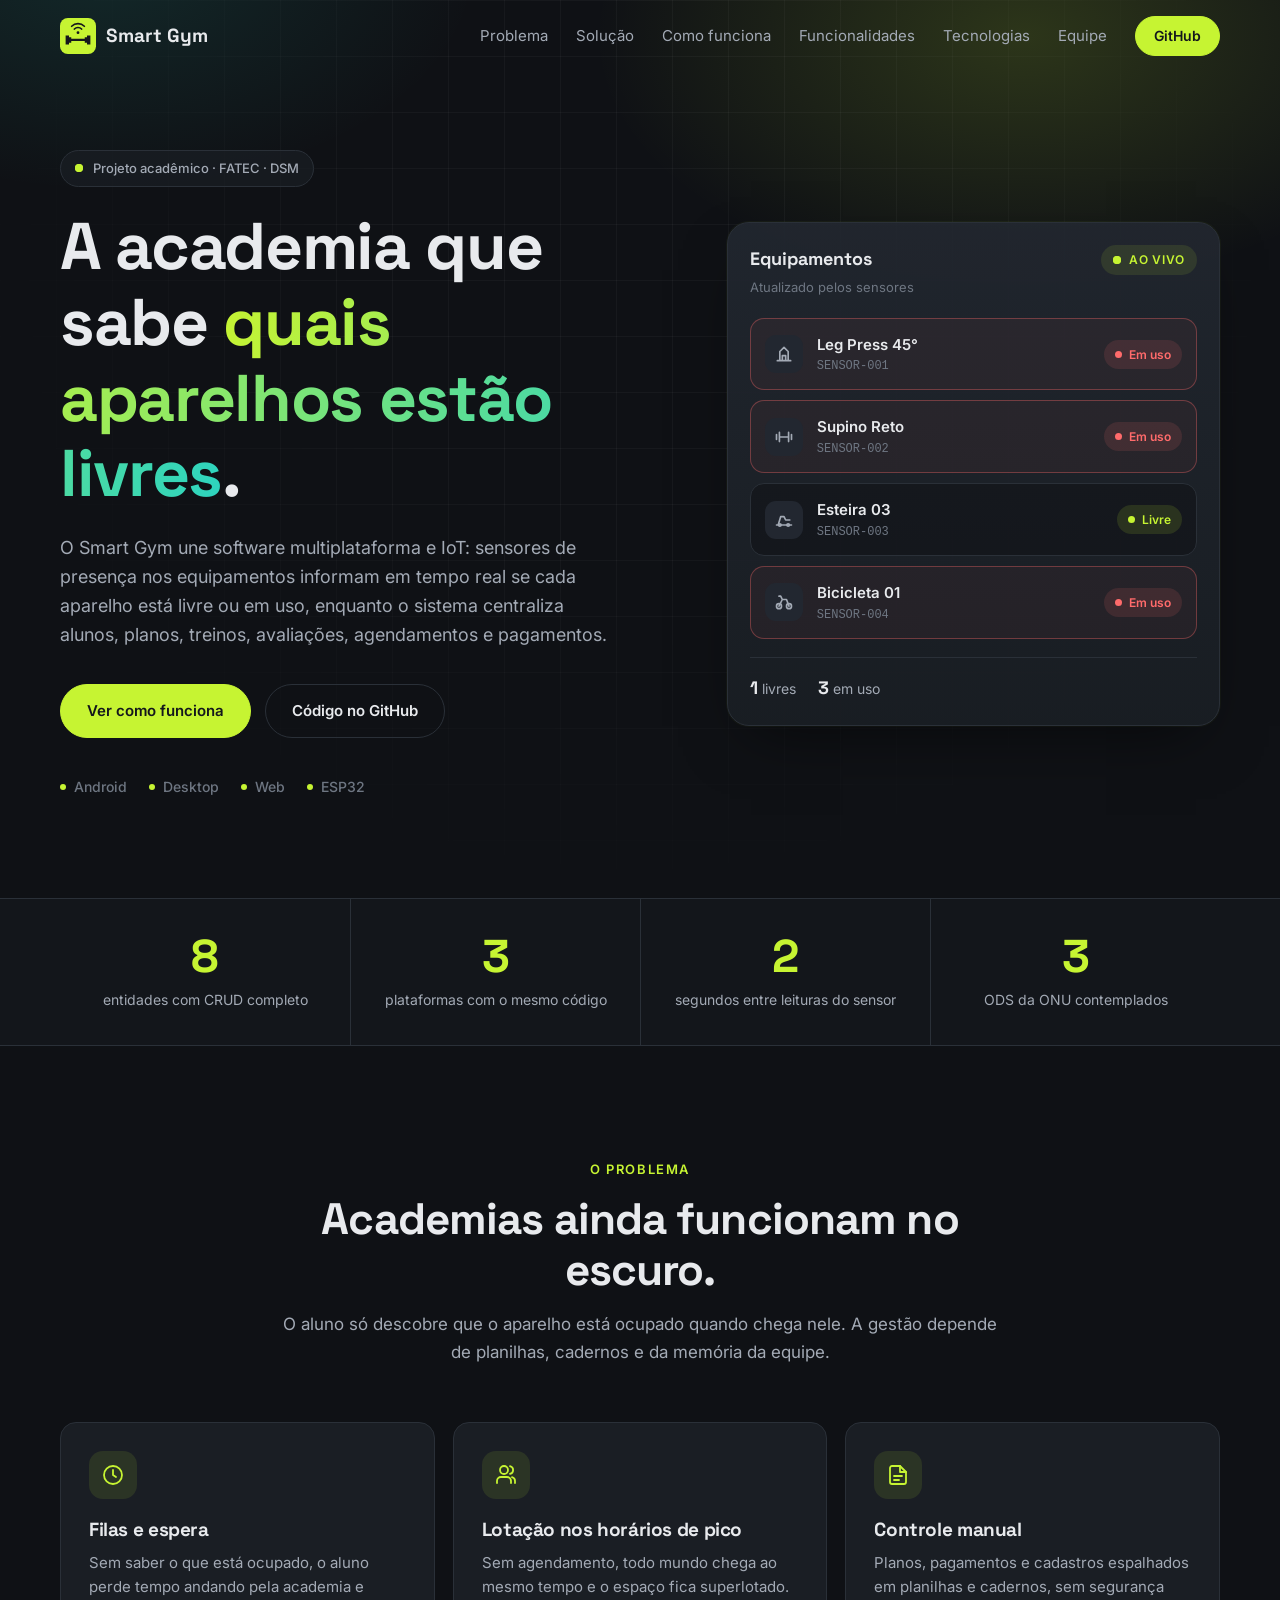
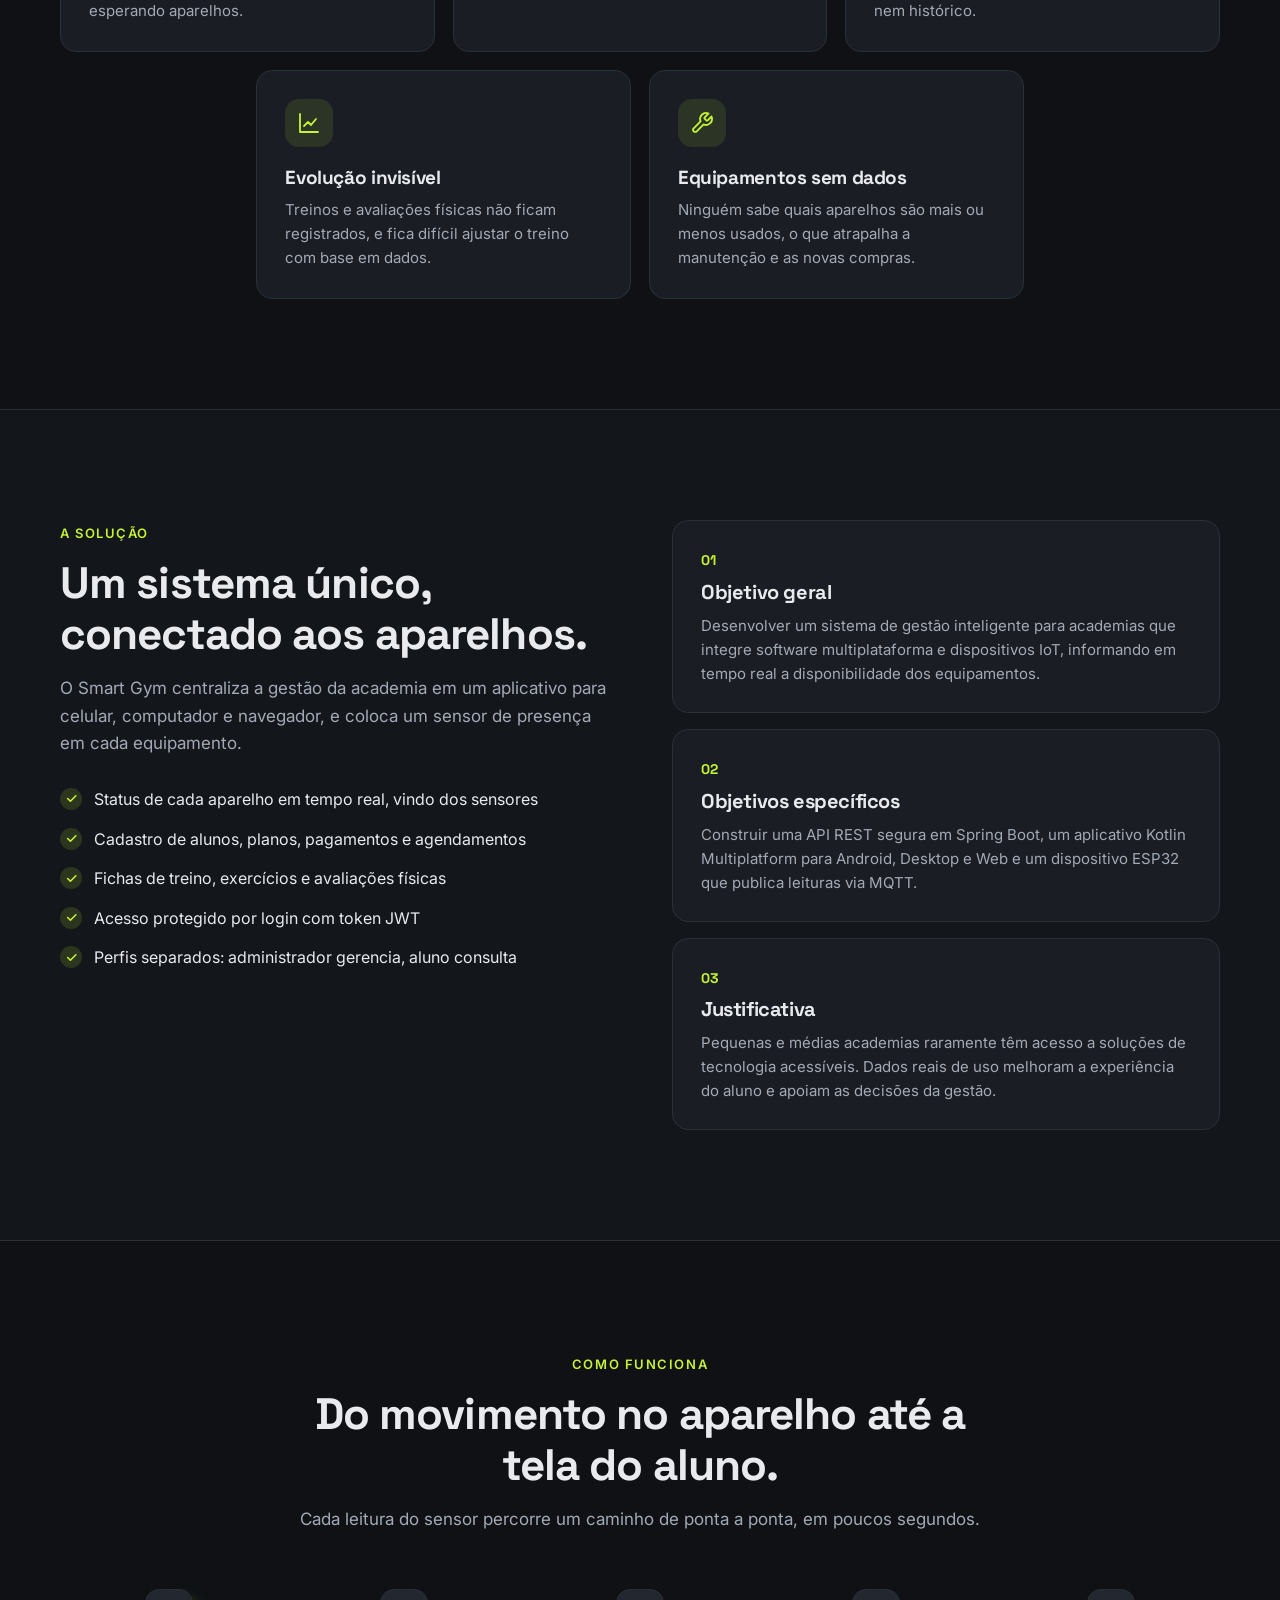
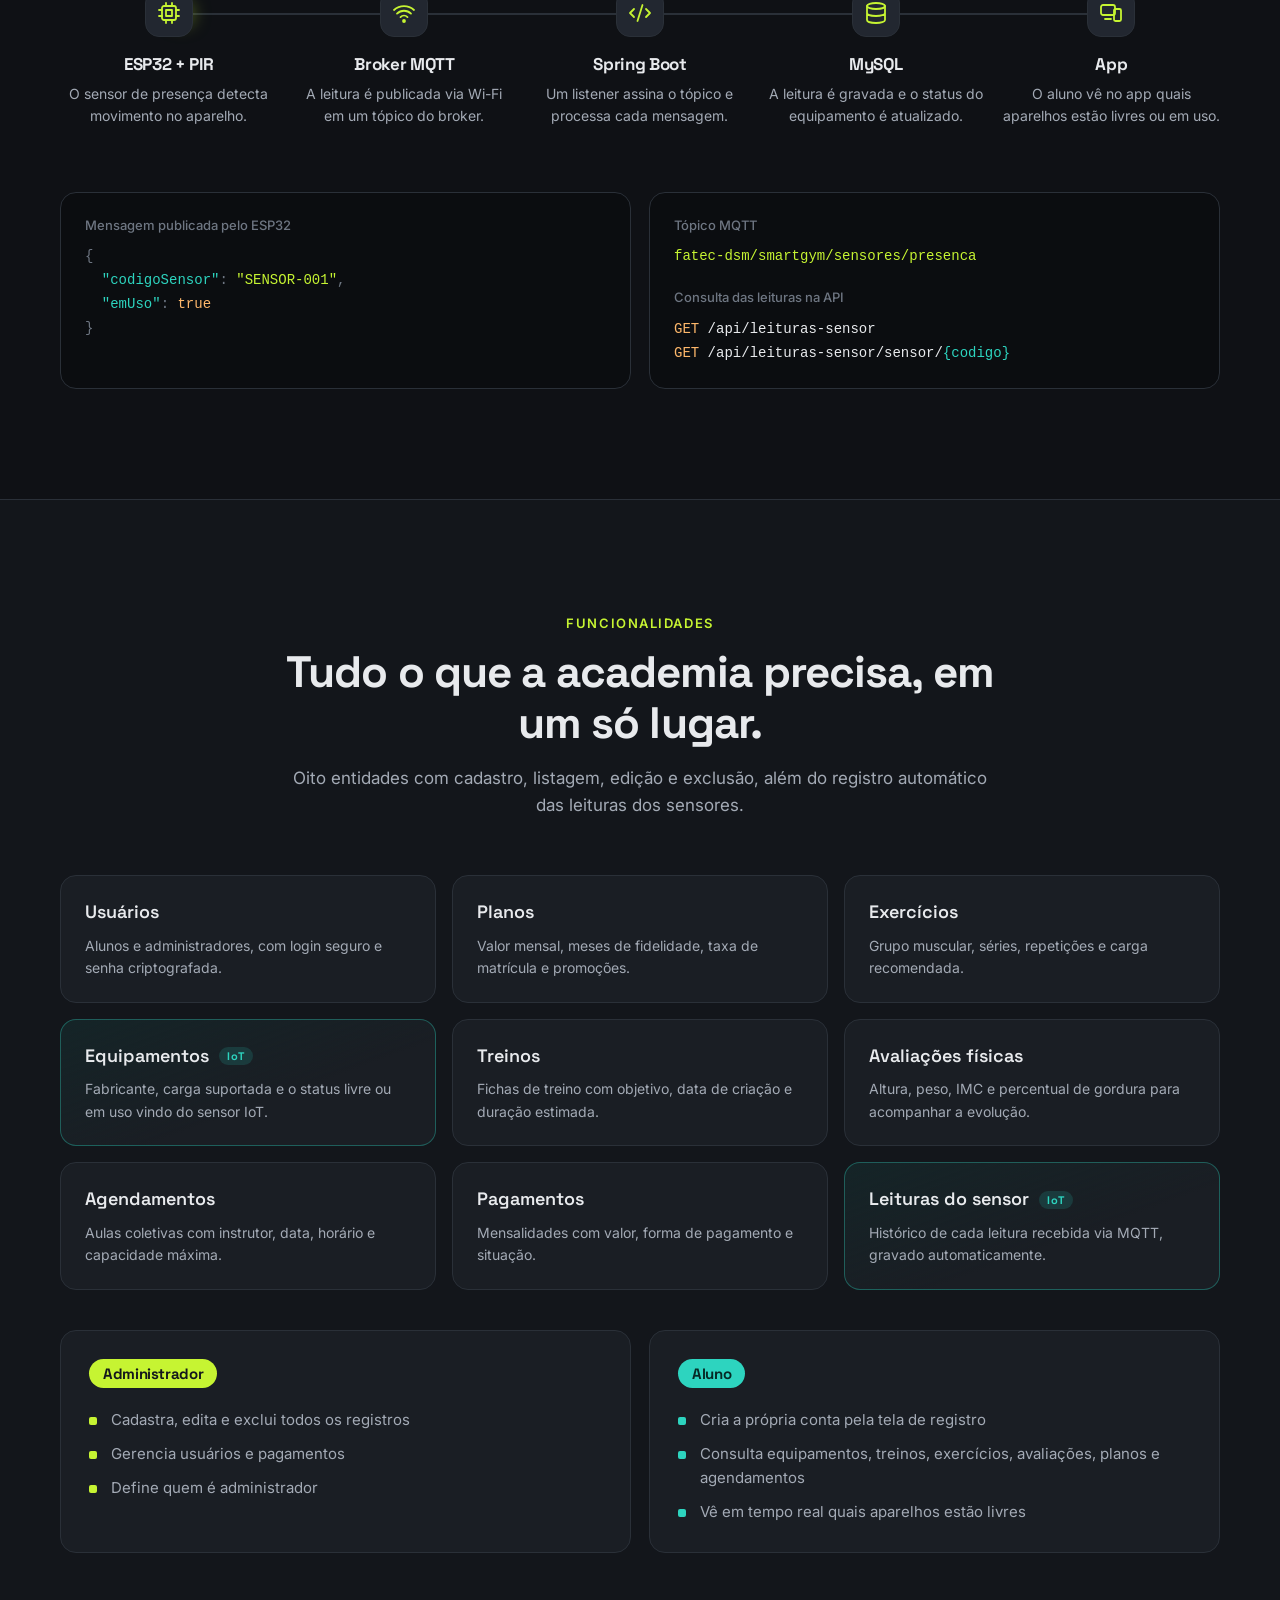
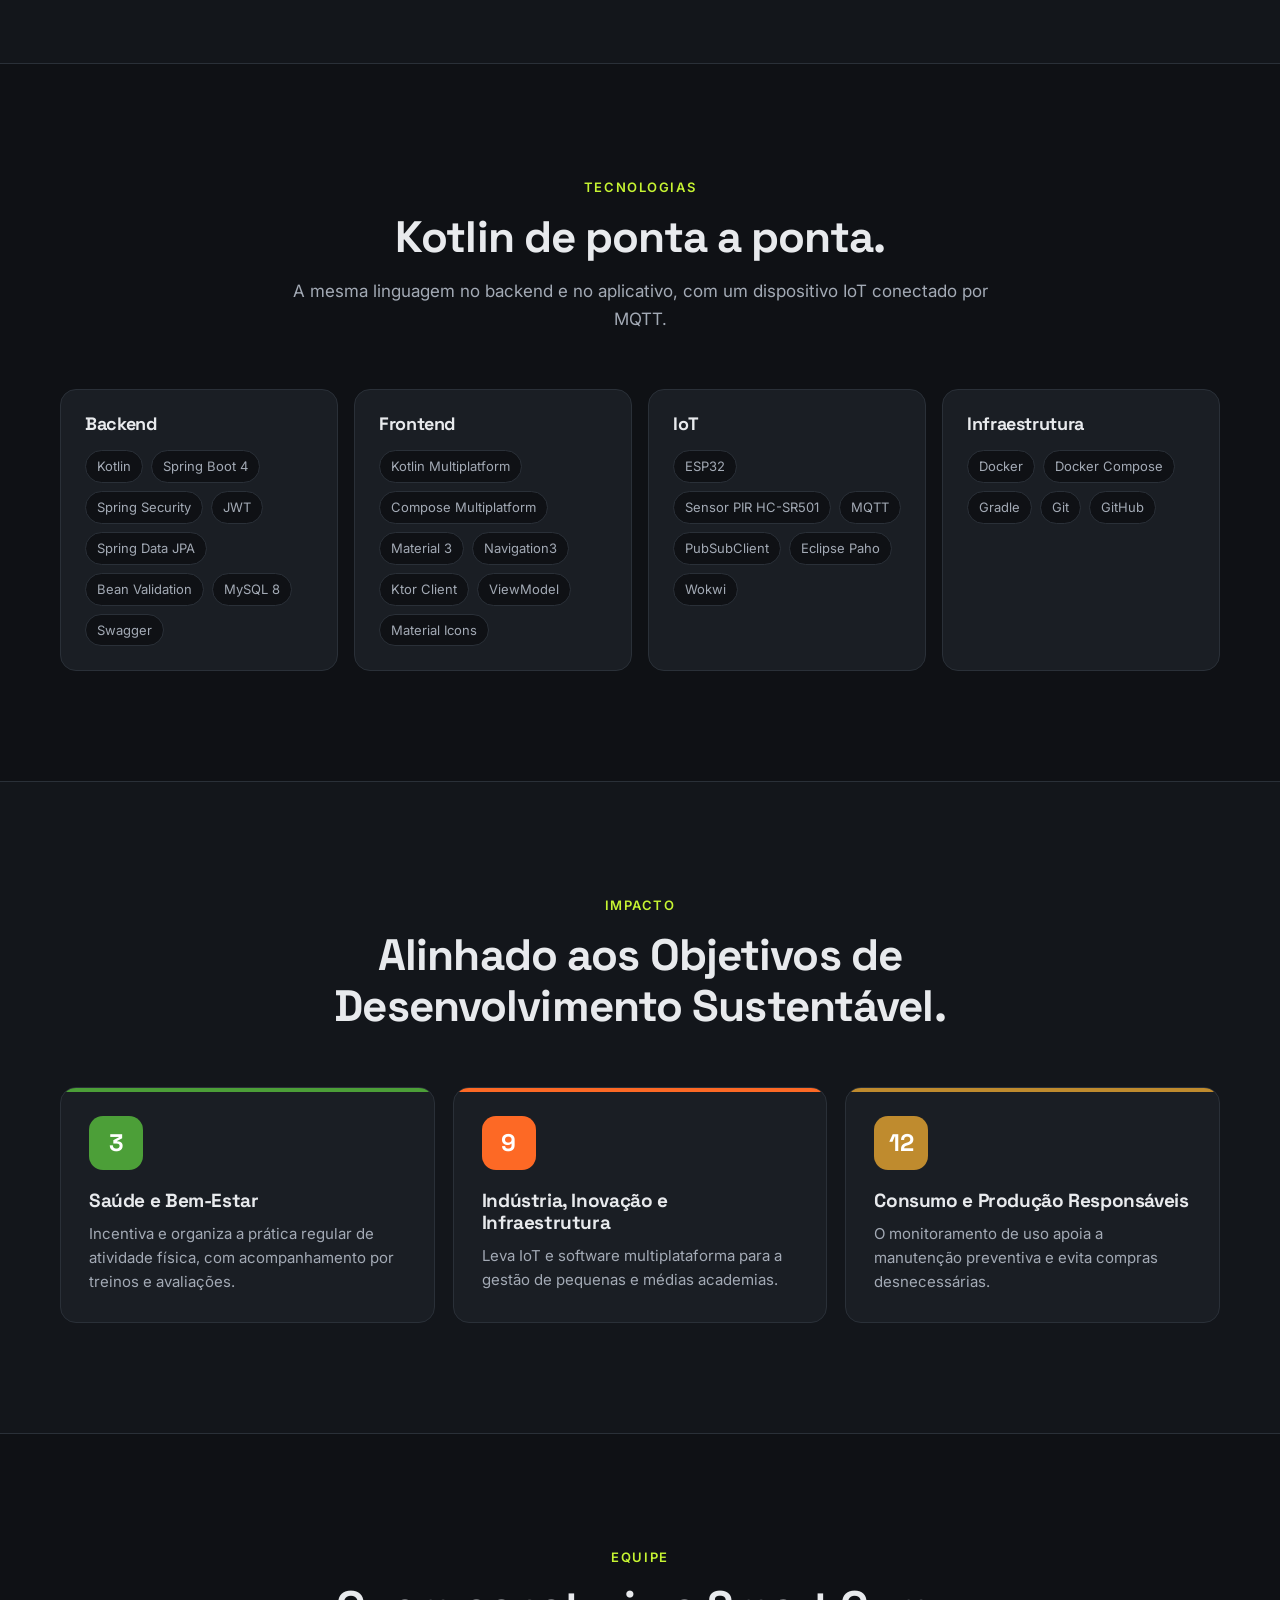
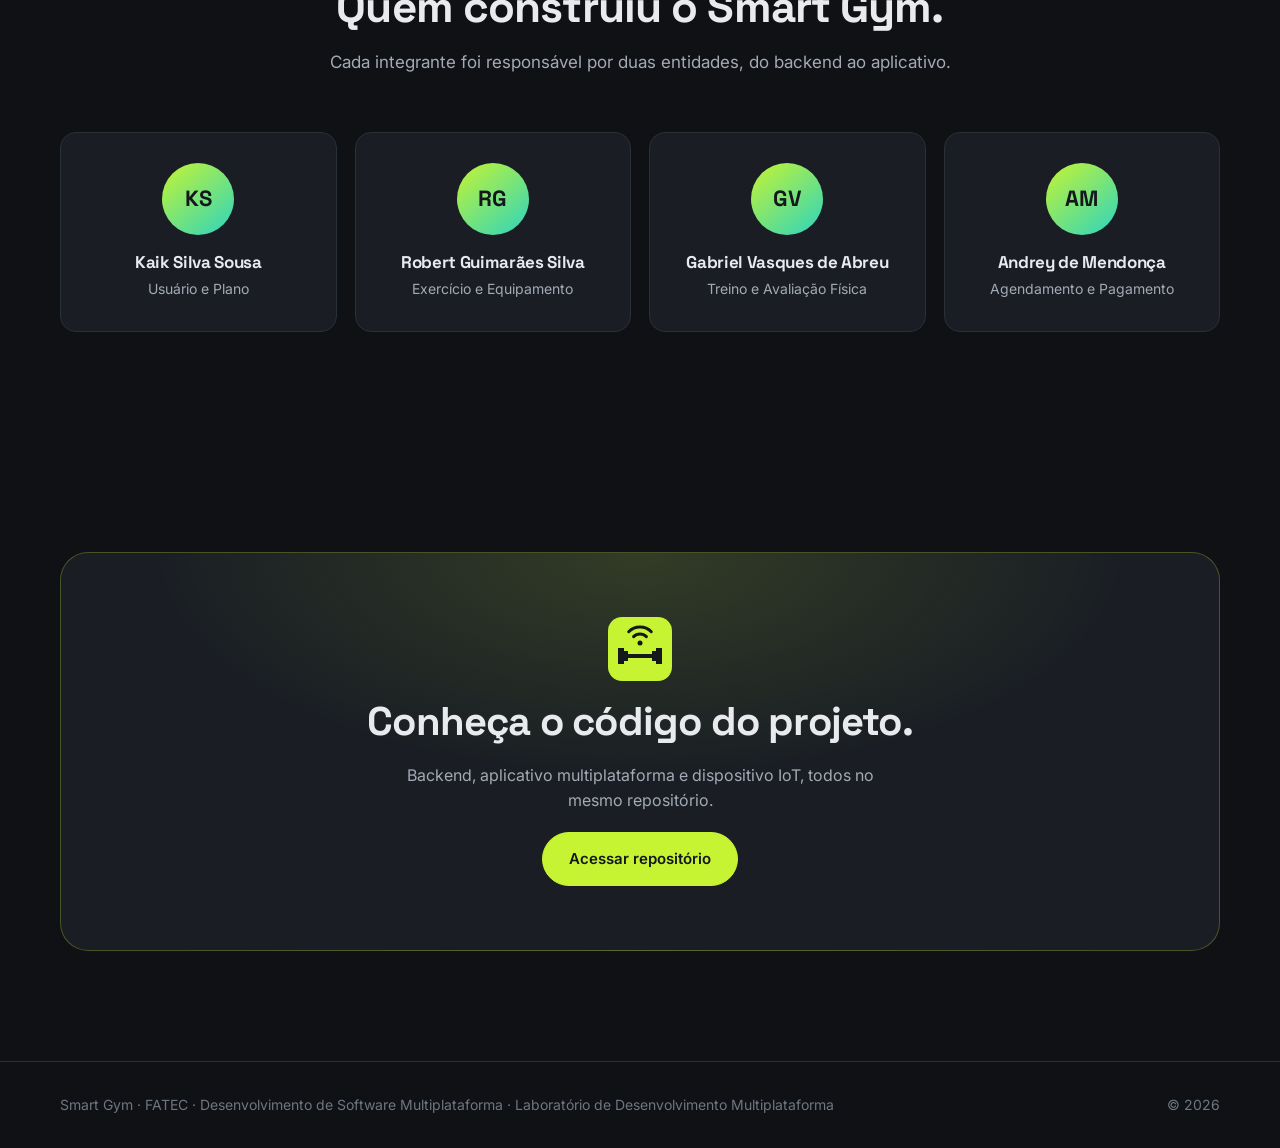
==== commit 7fd038be: "docs: atualiza README principal e adiciona READMEs do backend, frontend e IoT com imagens do Wokwi" ====
--- a/landing/index.html
+++ b/landing/index.html
@@ -215,10 +215,10 @@
         </header>
         <div class="entidades">
           <article class="entidade revelar"><span class="entidade__tag">Usuários</span><p>Alunos e administradores, com login seguro e senha criptografada.</p></article>
-          <article class="entidade revelar"><span class="entidade__tag">Planos</span><p>Mensal, trimestral ou anual, com valor, duração e taxa de matrícula.</p></article>
+          <article class="entidade revelar"><span class="entidade__tag">Planos</span><p>Valor mensal, meses de fidelidade, taxa de matrícula e promoções.</p></article>
           <article class="entidade revelar"><span class="entidade__tag">Exercícios</span><p>Grupo muscular, séries, repetições e carga recomendada.</p></article>
           <article class="entidade revelar entidade--iot"><span class="entidade__tag">Equipamentos</span><p>Fabricante, carga suportada e o status livre ou em uso vindo do sensor IoT.</p></article>
-          <article class="entidade revelar"><span class="entidade__tag">Treinos</span><p>Fichas de treino com objetivo, data de início e duração.</p></article>
+          <article class="entidade revelar"><span class="entidade__tag">Treinos</span><p>Fichas de treino com objetivo, data de criação e duração estimada.</p></article>
           <article class="entidade revelar"><span class="entidade__tag">Avaliações físicas</span><p>Altura, peso, IMC e percentual de gordura para acompanhar a evolução.</p></article>
           <article class="entidade revelar"><span class="entidade__tag">Agendamentos</span><p>Aulas coletivas com instrutor, data, horário e capacidade máxima.</p></article>
           <article class="entidade revelar"><span class="entidade__tag">Pagamentos</span><p>Mensalidades com valor, forma de pagamento e situação.</p></article>
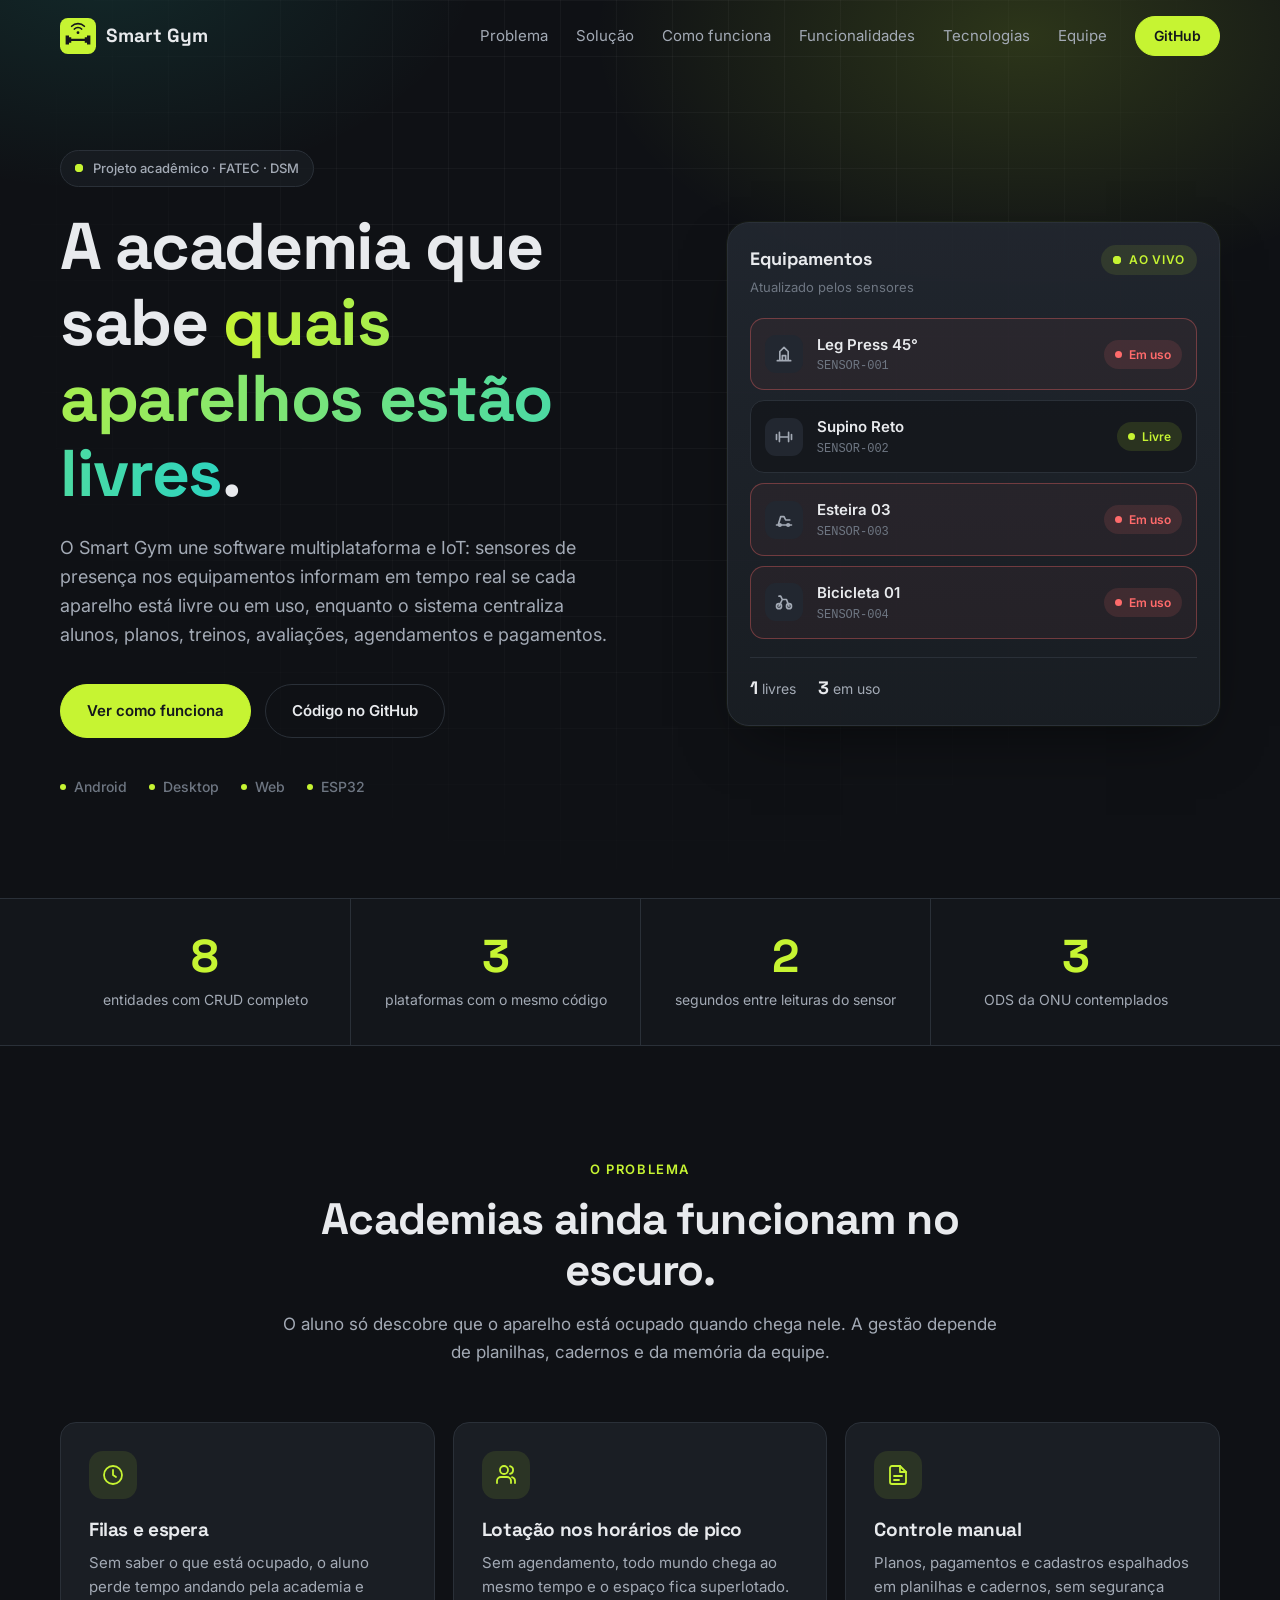
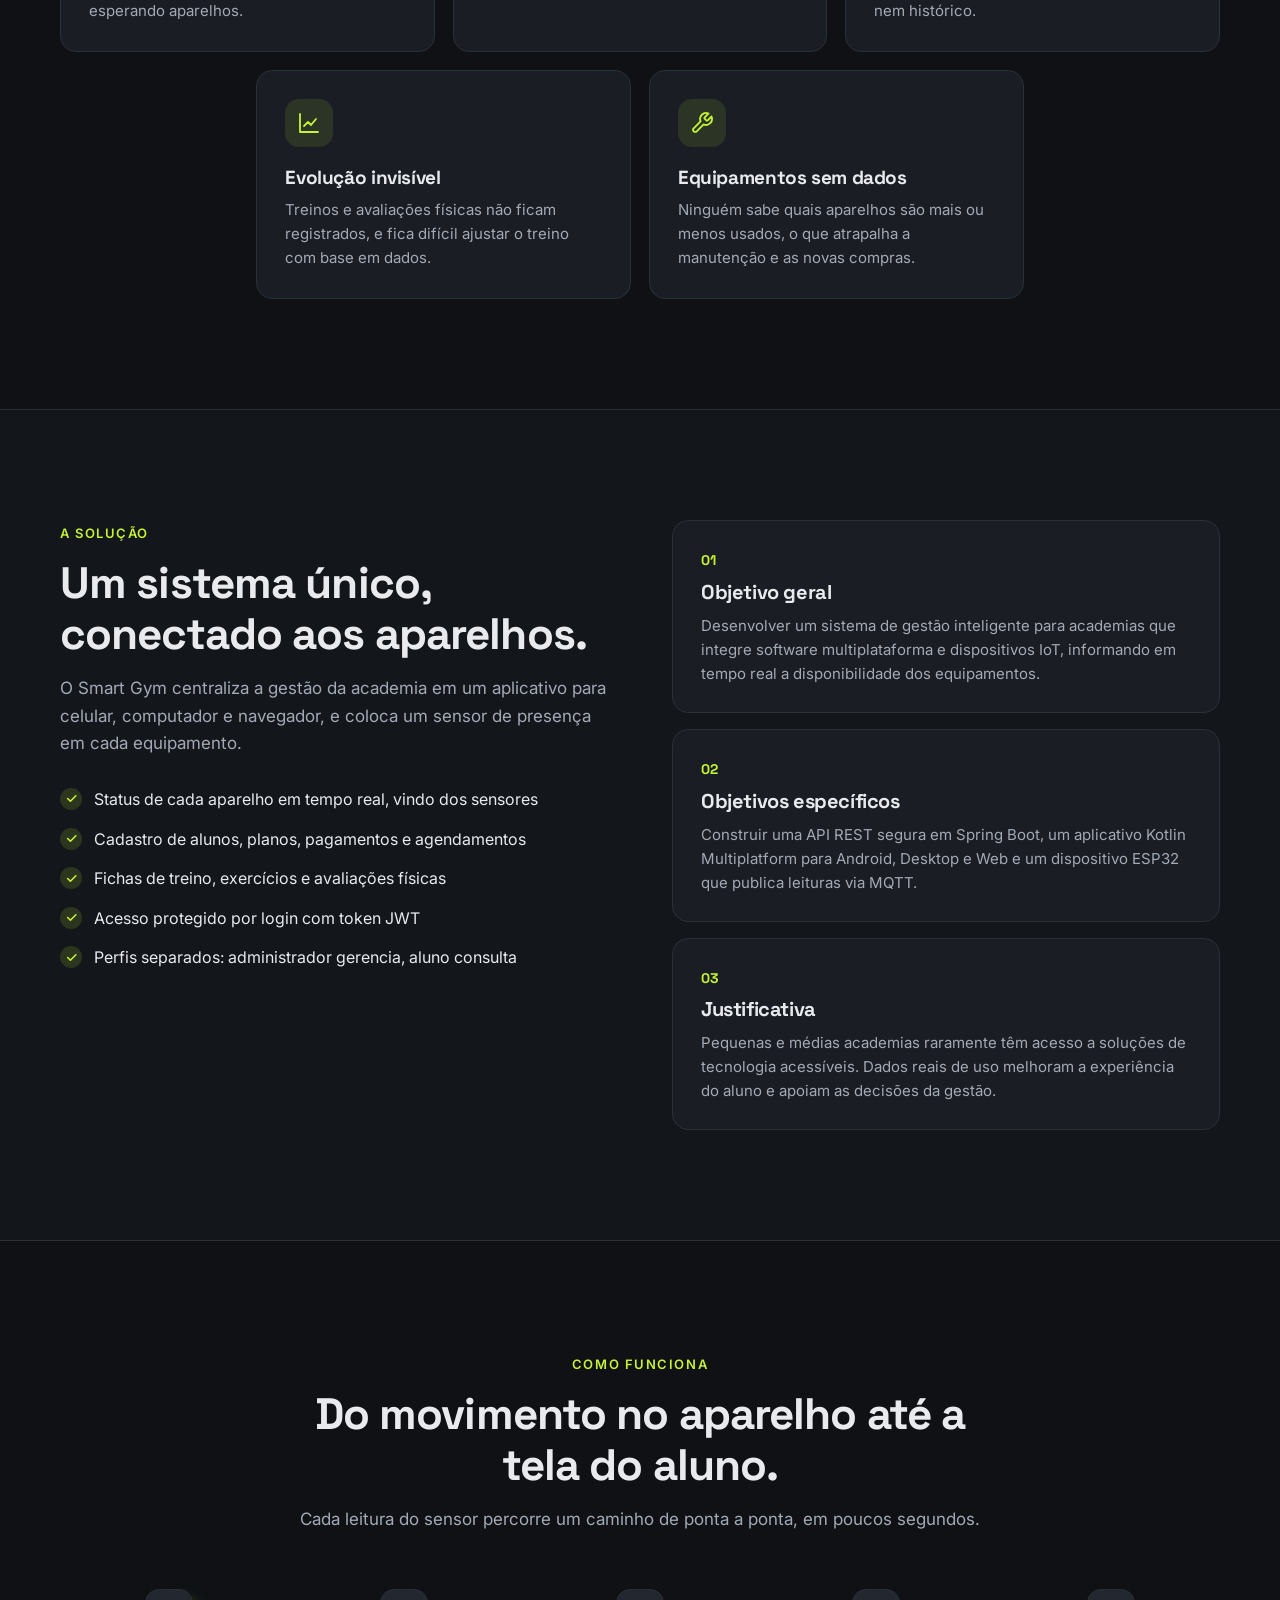
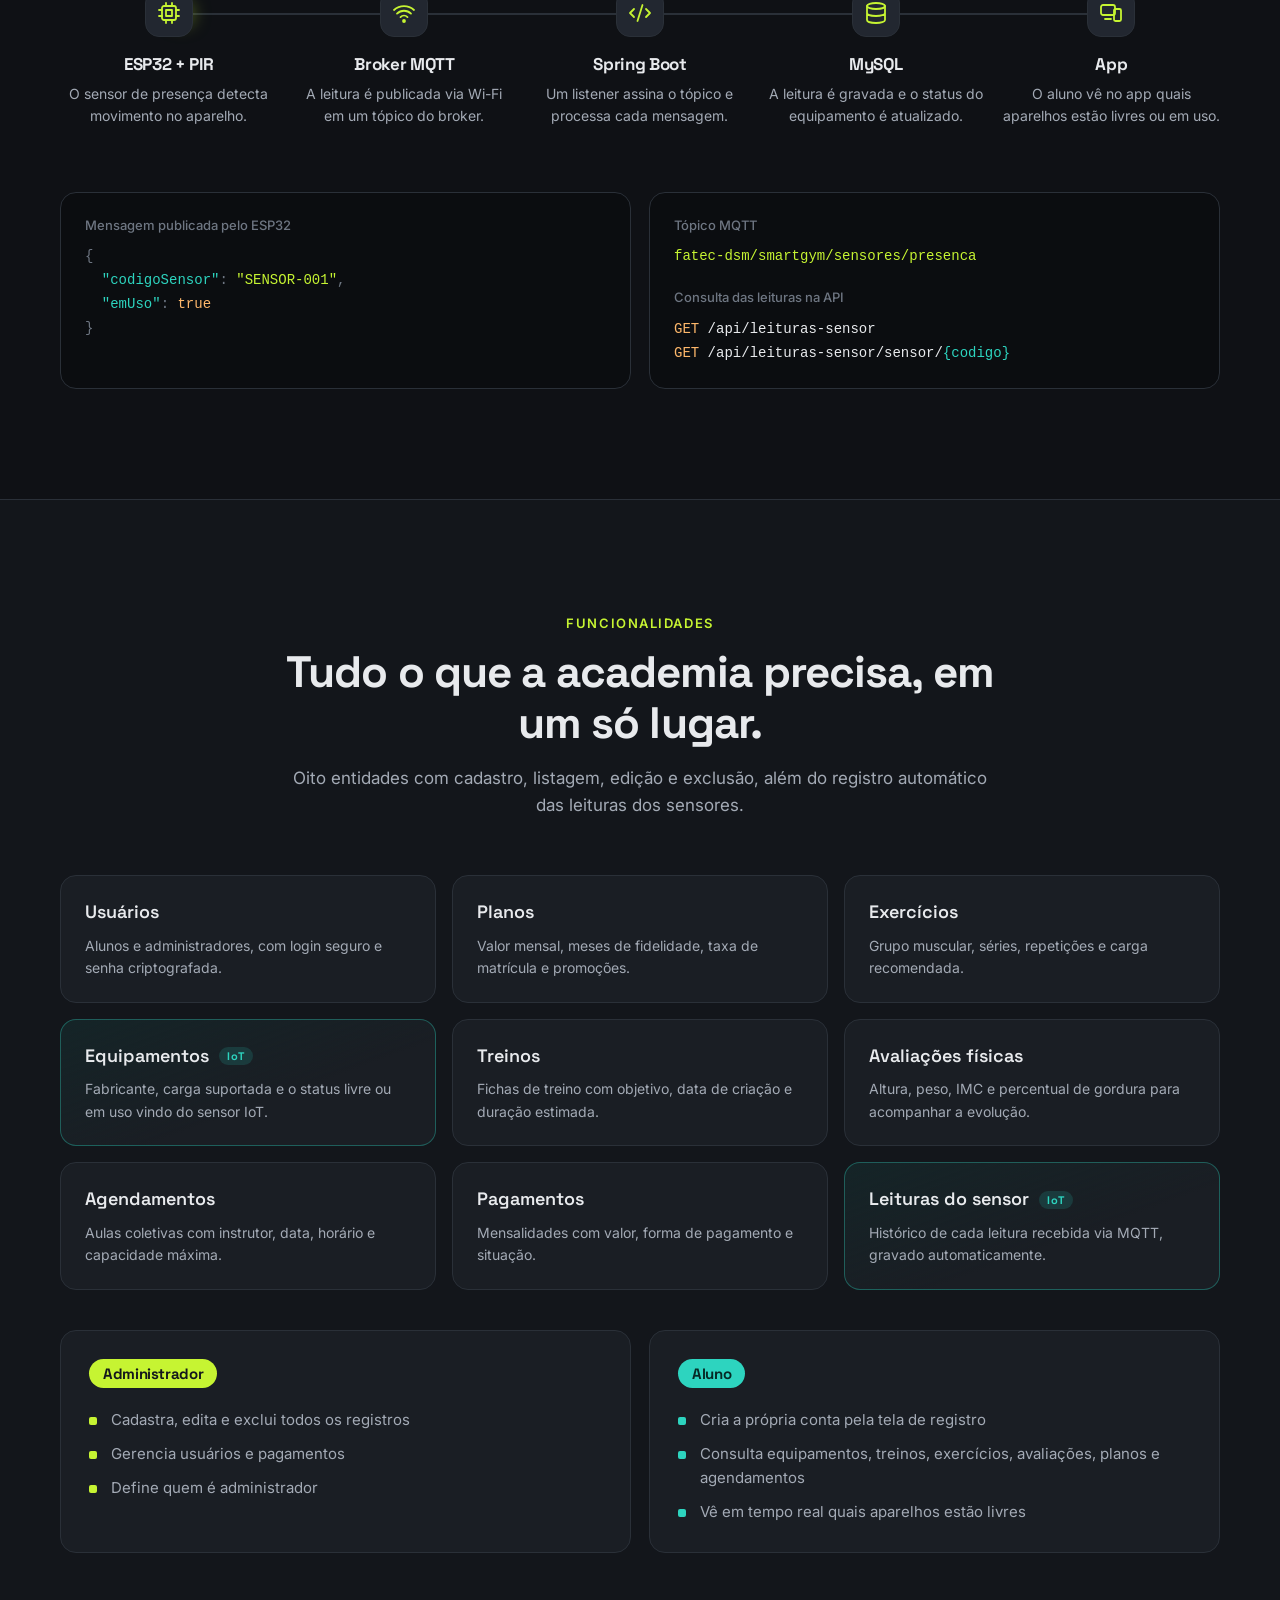
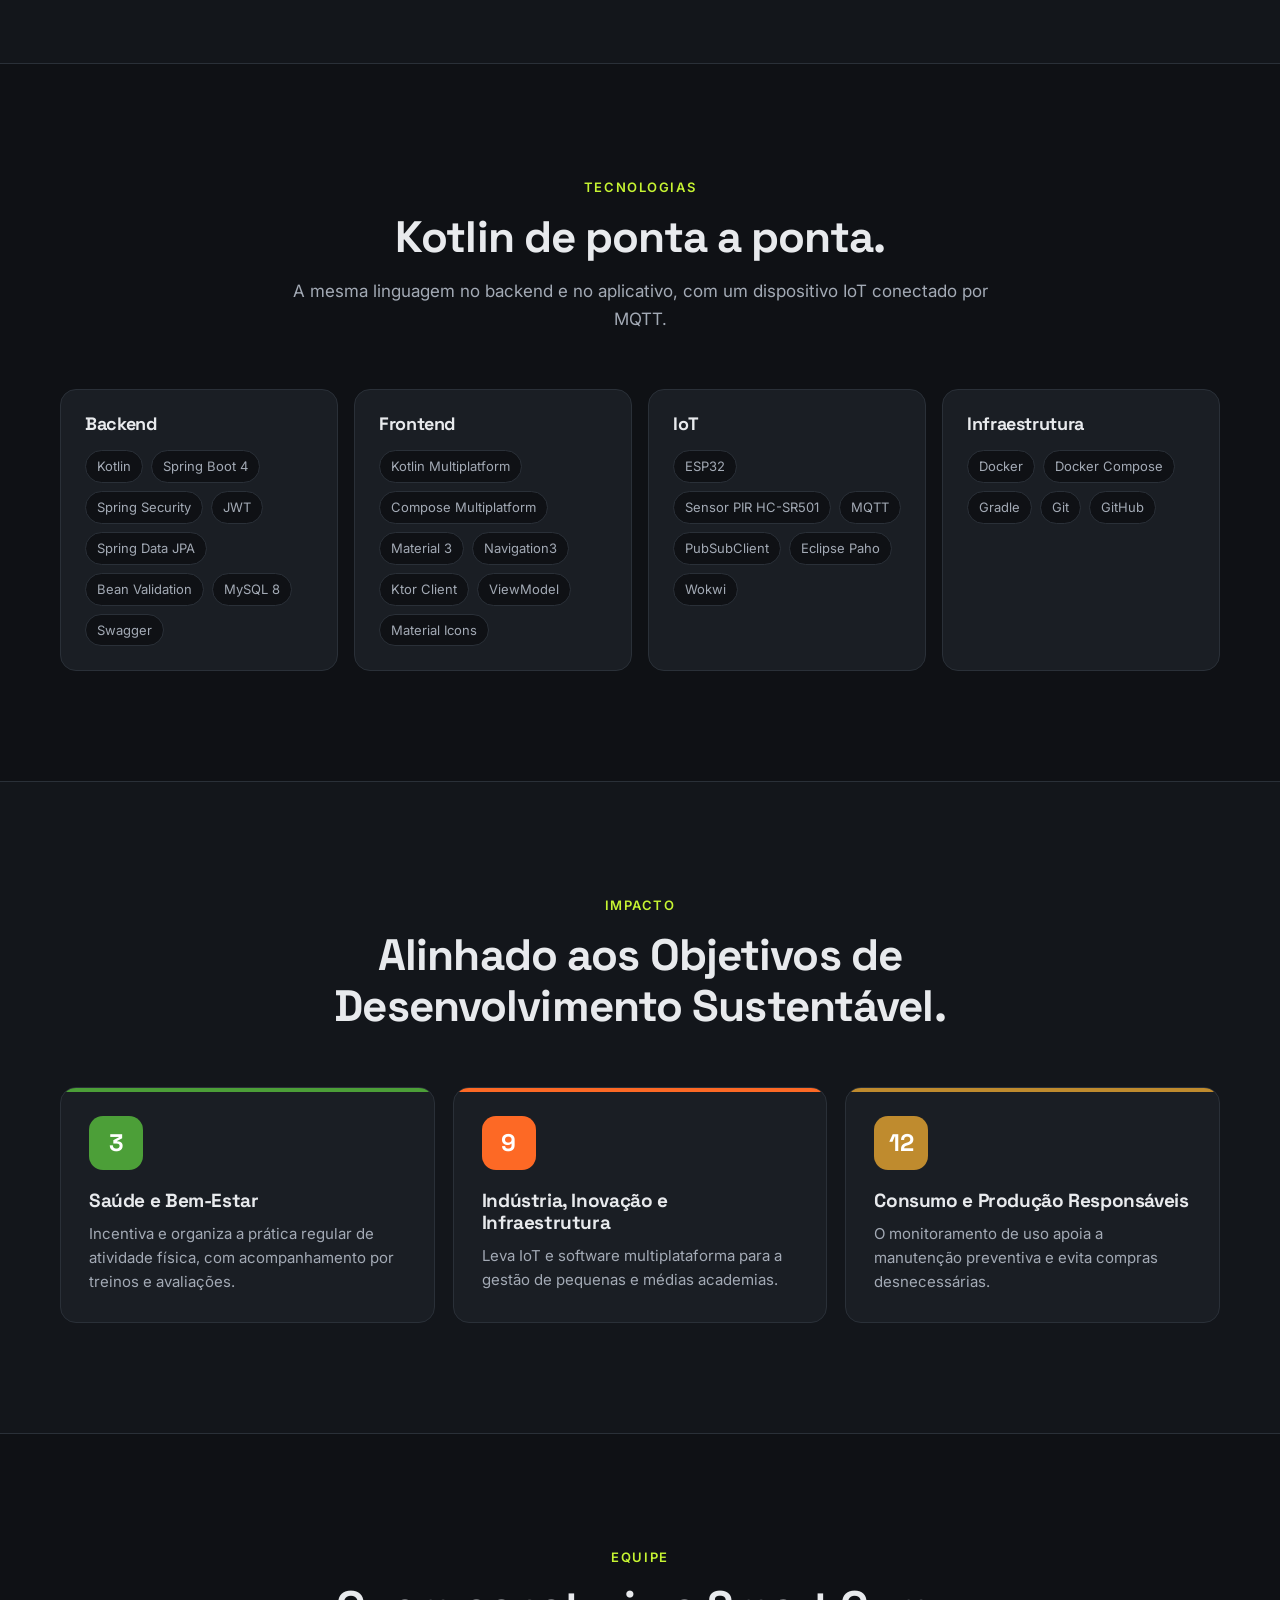
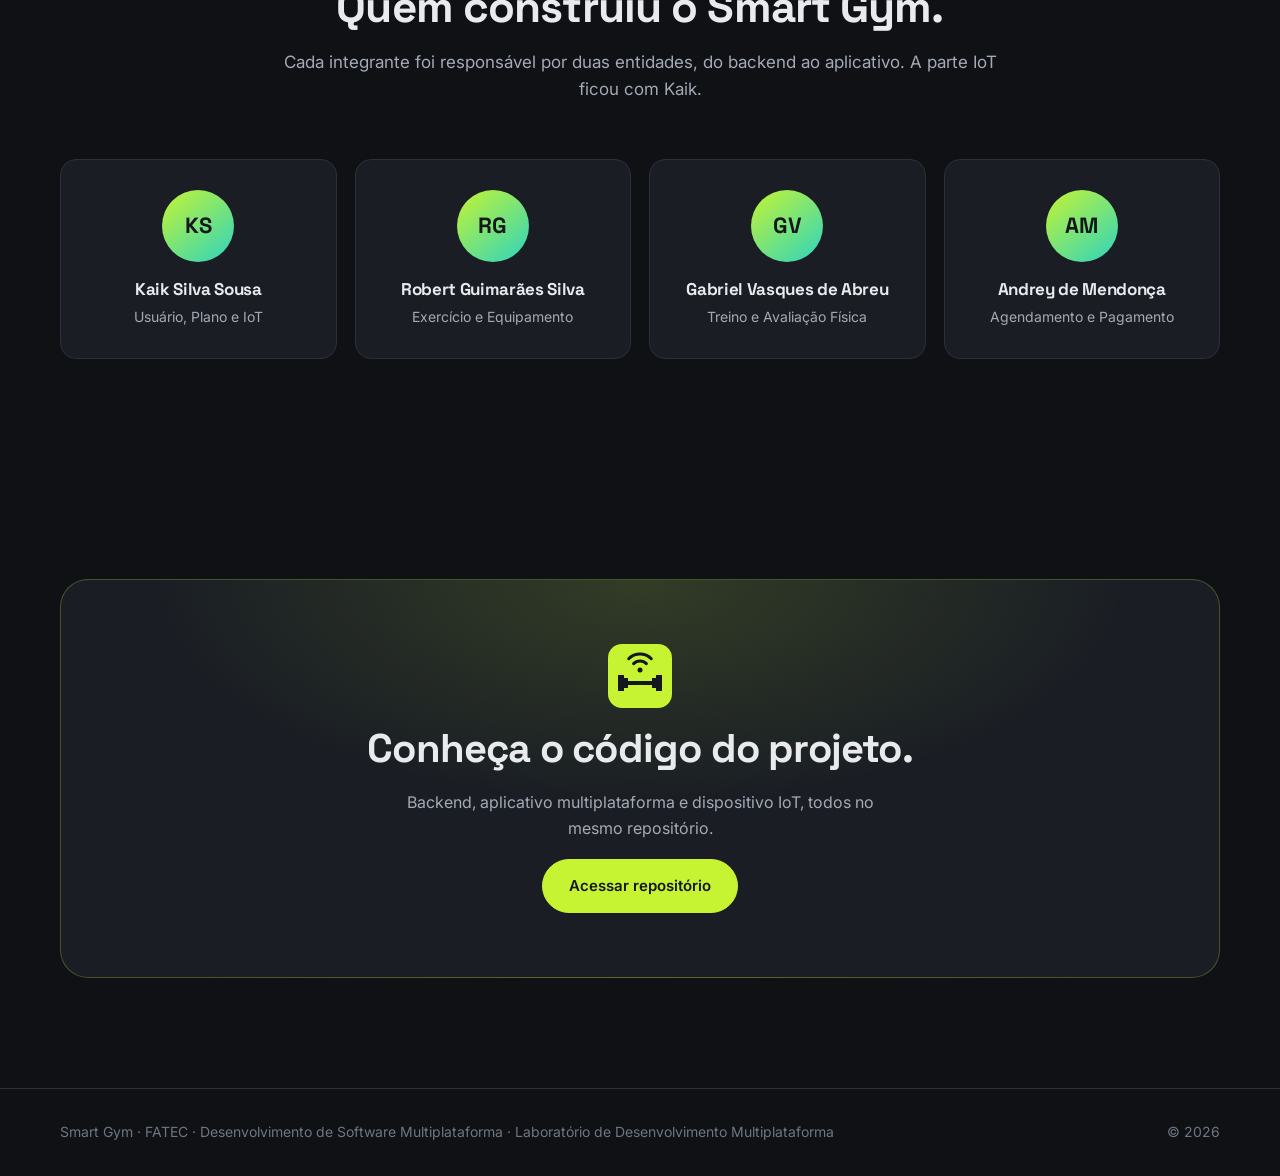
==== commit e5acbe48: "docs: atribui a parte IoT ao Kaik nos READMEs e na landing page" ====
--- a/landing/index.html
+++ b/landing/index.html
@@ -313,13 +313,13 @@
         <header class="secao__cabecalho revelar">
           <span class="rotulo">Equipe</span>
           <h2>Quem construiu o Smart Gym.</h2>
-          <p>Cada integrante foi responsável por duas entidades, do backend ao aplicativo.</p>
+          <p>Cada integrante foi responsável por duas entidades, do backend ao aplicativo. A parte IoT ficou com Kaik.</p>
         </header>
         <div class="equipe">
           <article class="membro revelar">
             <span class="membro__avatar" aria-hidden="true">KS</span>
             <h3>Kaik Silva Sousa</h3>
-            <p>Usuário e Plano</p>
+            <p>Usuário, Plano e IoT</p>
           </article>
           <article class="membro revelar">
             <span class="membro__avatar" aria-hidden="true">RG</span>
